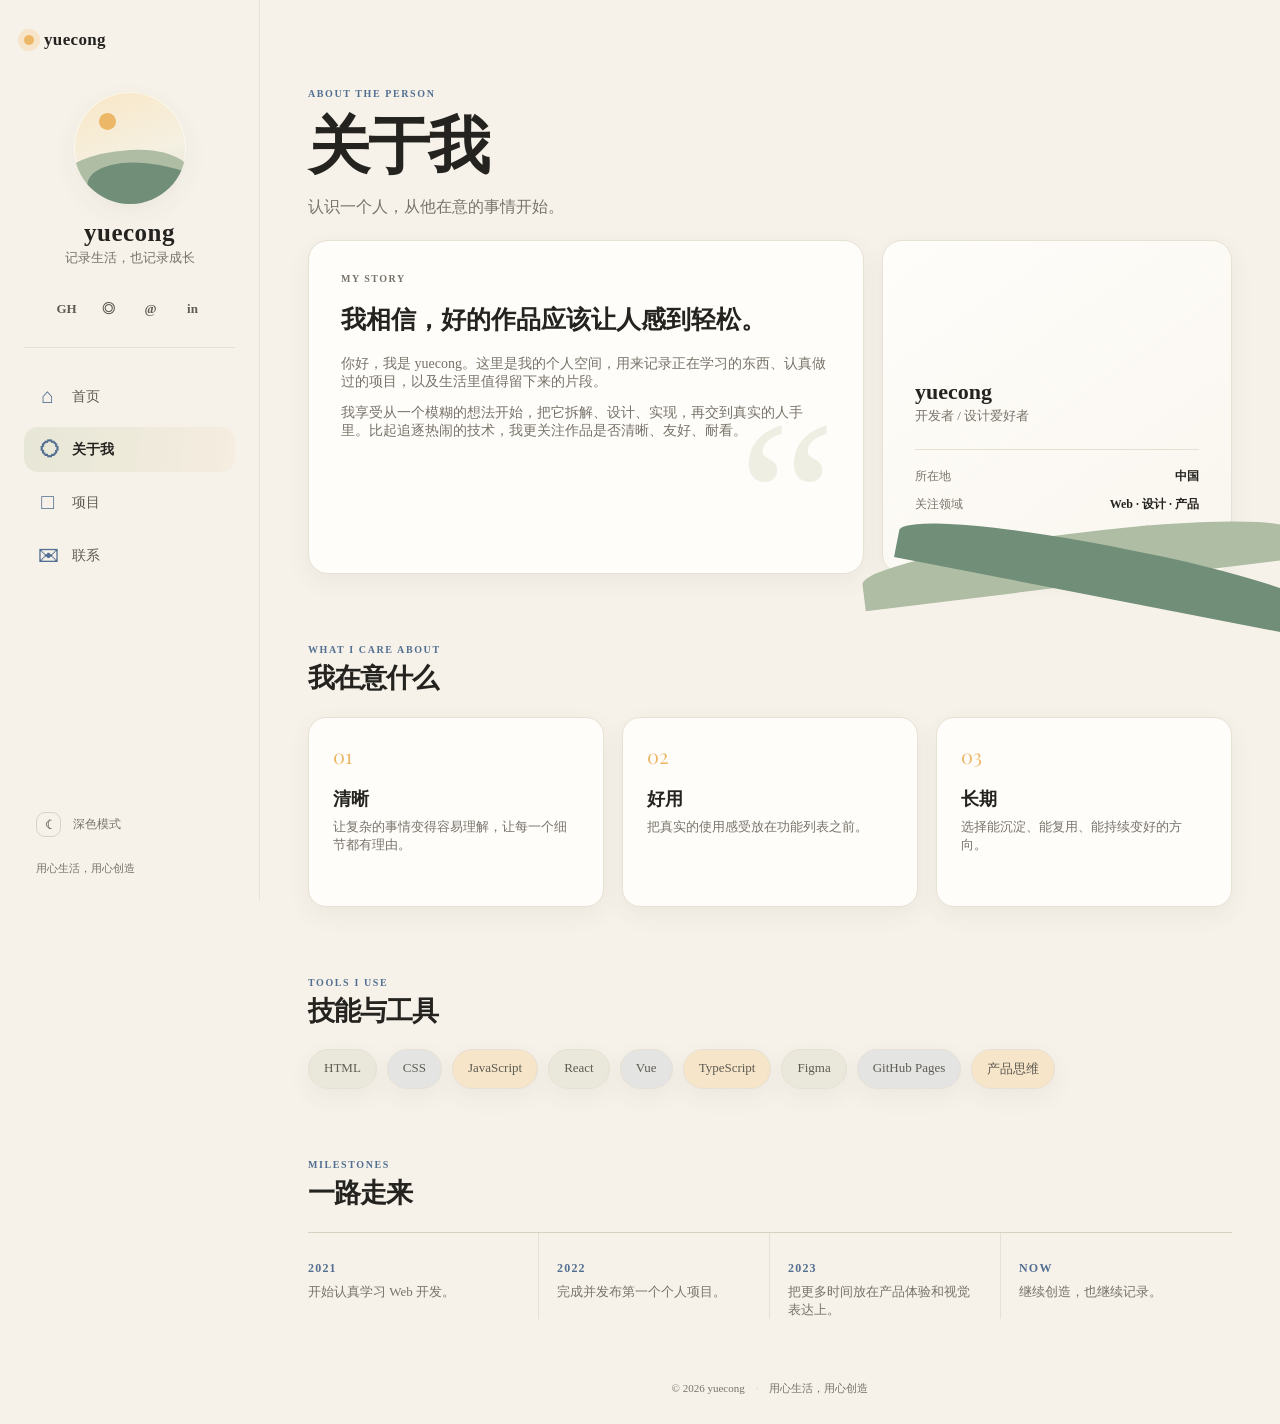
==== about.html @ 41c50f94 "Add files via upload" ====
<!doctype html>
<html lang="zh-CN">
  <head>
    <meta charset="UTF-8" />
    <meta name="viewport" content="width=device-width, initial-scale=1.0" />
    <meta name="description" content="关于 yuecong：个人简介、技能与经历" />
    <title>关于我 · yuecong</title>
    <link rel="stylesheet" href="assets/style.css" />
  </head>
  <body data-page="about">
    <div class="site-shell">
      <aside class="sidebar" id="sidebar">
        <div class="sidebar-inner">
          <a class="brand-mark" href="index.html"><span class="brand-dot"></span><span>yuecong</span></a>
          <section class="profile-mini"><div class="avatar avatar-landscape" aria-hidden="true"><span class="sun"></span><span class="mountain mountain-back"></span><span class="mountain mountain-front"></span></div><h1>yuecong</h1><p>记录生活，也记录成长</p></section>
          <div class="social-row" aria-label="社交链接"><a href="https://github.com/huangyuecong" target="_blank" rel="noreferrer" aria-label="GitHub">GH</a><a href="#" aria-label="微博">◎</a><a href="mailto:yuecong@example.com" aria-label="邮箱">@</a><a href="#" aria-label="LinkedIn">in</a></div>
          <nav class="main-nav" aria-label="主导航"><a href="index.html" data-nav="home"><span class="nav-icon">⌂</span><span>首页</span></a><a href="about.html" data-nav="about"><span class="nav-icon">◯</span><span>关于我</span></a><a href="projects.html" data-nav="projects"><span class="nav-icon">□</span><span>项目</span></a><a href="contact.html" data-nav="contact"><span class="nav-icon">✉</span><span>联系</span></a></nav>
          <div class="sidebar-bottom"><button class="theme-toggle" type="button" data-theme-toggle aria-label="切换深色模式"><span class="theme-icon">☾</span><span class="theme-label">深色模式</span></button><p class="sidebar-note">用心生活，用心创造</p></div>
        </div>
      </aside>
      <div class="sidebar-backdrop" data-menu-close></div>
      <main class="main-content">
        <header class="mobile-header"><button class="icon-button" type="button" data-menu-open aria-label="打开菜单">☰</button><a class="mobile-brand" href="index.html">yuecong</a><button class="icon-button" type="button" data-theme-toggle aria-label="切换深色模式">☾</button></header>
        <div class="page-wrap">
          <section class="page-intro reveal"><p class="eyebrow">ABOUT THE PERSON</p><h2>关于我</h2><p>认识一个人，从他在意的事情开始。</p></section>
          <section class="about-layout reveal">
            <article class="paper-card about-story"><span class="card-kicker">MY STORY</span><h3>我相信，好的作品应该让人感到轻松。</h3><p>你好，我是 yuecong。这里是我的个人空间，用来记录正在学习的东西、认真做过的项目，以及生活里值得留下来的片段。</p><p>我享受从一个模糊的想法开始，把它拆解、设计、实现，再交到真实的人手里。比起追逐热闹的技术，我更关注作品是否清晰、友好、耐看。</p><div class="quote-mark">“</div></article>
            <aside class="paper-card about-aside"><div class="about-avatar avatar-landscape" aria-hidden="true"><span class="sun"></span><span class="mountain mountain-back"></span><span class="mountain mountain-front"></span></div><h3>yuecong</h3><p>开发者 / 设计爱好者</p><div class="mini-list"><div><span>所在地</span><strong>中国</strong></div><div><span>关注领域</span><strong>Web · 设计 · 产品</strong></div><div><span>状态</span><strong class="status"><i></i>持续创造中</strong></div></div></aside>
          </section>
          <section class="section-block reveal"><div class="section-heading"><div><p class="eyebrow">WHAT I CARE ABOUT</p><h2>我在意什么</h2></div></div><div class="values-grid"><article class="value-card"><span class="value-number">01</span><h3>清晰</h3><p>让复杂的事情变得容易理解，让每一个细节都有理由。</p></article><article class="value-card"><span class="value-number">02</span><h3>好用</h3><p>把真实的使用感受放在功能列表之前。</p></article><article class="value-card"><span class="value-number">03</span><h3>长期</h3><p>选择能沉淀、能复用、能持续变好的方向。</p></article></div></section>
          <section class="section-block reveal"><div class="section-heading"><div><p class="eyebrow">TOOLS I USE</p><h2>技能与工具</h2></div></div><div class="skill-cloud"><span>HTML</span><span>CSS</span><span>JavaScript</span><span>React</span><span>Vue</span><span>TypeScript</span><span>Figma</span><span>GitHub Pages</span><span>产品思维</span></div></section>
          <section class="section-block timeline-block reveal"><div class="section-heading"><div><p class="eyebrow">MILESTONES</p><h2>一路走来</h2></div></div><div class="milestone-list"><div><time>2021</time><p>开始认真学习 Web 开发。</p></div><div><time>2022</time><p>完成并发布第一个个人项目。</p></div><div><time>2023</time><p>把更多时间放在产品体验和视觉表达上。</p></div><div><time>NOW</time><p>继续创造，也继续记录。</p></div></div></section>
        </div>
        <footer class="site-footer"><span>© <span data-year></span> yuecong</span><span class="footer-separator">·</span><span>用心生活，用心创造</span></footer><button class="back-to-top" type="button" data-back-to-top aria-label="返回顶部">↑</button>
      </main>
    </div>
    <script src="assets/script.js" defer></script>
  </body>
</html>
---- assets/style.css ----
@import url('https://fonts.googleapis.com/css2?family=Noto+Sans+SC:wght@400;500;600;700&family=Playfair+Display:wght@500;600&display=swap');

:root {
  --bg: #f6f2ea;
  --surface: #fffdfa;
  --surface-soft: #f9f6ef;
  --text: #24231f;
  --muted: #77736a;
  --muted-strong: #5e5b53;
  --line: #e7e0d4;
  --line-strong: #d9d0c2;
  --sage: #aab588;
  --sage-deep: #79865d;
  --blue: #829bb9;
  --blue-deep: #526f91;
  --apricot: #edb768;
  --apricot-soft: #f6e5c8;
  --shadow: 0 18px 55px rgba(72, 61, 45, .08);
  --shadow-small: 0 8px 24px rgba(72, 61, 45, .06);
  --radius: 22px;
  --sidebar-width: 260px;
}

[data-theme="dark"] {
  --bg: #24231f;
  --surface: #2d2c27;
  --surface-soft: #34322c;
  --text: #f4efe6;
  --muted: #b6b0a5;
  --muted-strong: #ddd4c7;
  --line: #48443a;
  --line-strong: #5b5447;
  --sage: #a9b985;
  --sage-deep: #c2d199;
  --blue: #9bb6d6;
  --blue-deep: #b7cae0;
  --apricot: #efbd72;
  --apricot-soft: #56452e;
  --shadow: 0 18px 55px rgba(0, 0, 0, .2);
  --shadow-small: 0 8px 24px rgba(0, 0, 0, .16);
}

* { box-sizing: border-box; }
html { scroll-behavior: smooth; }
body { margin: 0; background: var(--bg); color: var(--text); font-family: "Noto Sans SC", "Microsoft YaHei", system-ui, sans-serif; line-height: 1.7; transition: background .25s ease, color .25s ease; }
body, button, input, textarea, select { font: inherit; }
a { color: inherit; text-decoration: none; }
button, input, textarea, select { color: inherit; }
button { cursor: pointer; }
::selection { background: var(--apricot); color: #332515; }

.site-shell { min-height: 100vh; }
.sidebar { position: fixed; z-index: 20; inset: 0 auto 0 0; width: var(--sidebar-width); background: rgba(246, 242, 234, .84); border-right: 1px solid var(--line); backdrop-filter: blur(16px); }
[data-theme="dark"] .sidebar { background: rgba(36, 35, 31, .9); }
.sidebar-inner { display: flex; flex-direction: column; height: 100%; padding: 30px 24px 24px; }
.brand-mark { display: flex; align-items: center; gap: 10px; font-weight: 700; font-size: 17px; letter-spacing: .02em; }
.brand-dot { width: 10px; height: 10px; border-radius: 50%; background: var(--apricot); box-shadow: 0 0 0 6px var(--apricot-soft); }
.profile-mini { text-align: center; padding: 42px 0 18px; }
.profile-mini h1 { margin: 15px 0 2px; font-size: 25px; letter-spacing: .02em; }
.profile-mini p { margin: 0; color: var(--muted); font-size: 13px; }
.avatar { position: relative; overflow: hidden; background: linear-gradient(160deg, #f9e7c5 0%, #f5f0e2 58%, #d9dfcf 100%); border-radius: 50%; box-shadow: inset 0 0 0 1px rgba(255,255,255,.55), var(--shadow-small); }
.avatar-landscape { width: 112px; height: 112px; margin: 0 auto; }
.avatar .sun { position: absolute; top: 21px; left: 25px; width: 17px; height: 17px; border-radius: 50%; background: var(--apricot); }
.mountain { position: absolute; bottom: -12px; width: 125%; height: 65px; transform: rotate(-7deg); border-radius: 48% 48% 0 0; }
.mountain-back { left: -22px; background: #aebda4; }
.mountain-front { left: 12px; bottom: -26px; background: #718e78; transform: rotate(11deg); }
.social-row { display: flex; justify-content: center; gap: 18px; padding: 12px 0 26px; border-bottom: 1px solid var(--line); }
.social-row a { display: grid; place-items: center; min-width: 24px; height: 24px; color: var(--muted-strong); font-size: 13px; font-weight: 700; transition: color .2s ease, transform .2s ease; }
.social-row a:hover { color: var(--blue-deep); transform: translateY(-2px); }
.main-nav { display: grid; gap: 8px; padding-top: 26px; }
.main-nav a { display: flex; align-items: center; gap: 15px; padding: 12px 14px; border-radius: 14px; color: var(--muted-strong); font-size: 14px; transition: color .2s ease, background .2s ease, transform .2s ease; }
.main-nav a:hover { color: var(--text); background: var(--surface-soft); transform: translateX(2px); }
.main-nav a[aria-current="page"] { color: var(--text); background: linear-gradient(100deg, rgba(170,181,136,.2), rgba(237,183,104,.08)); font-weight: 600; }
.nav-icon { width: 19px; color: var(--blue-deep); font-size: 21px; line-height: 1; text-align: center; }
.sidebar-bottom { margin-top: auto; }
.theme-toggle { display: flex; align-items: center; gap: 12px; width: 100%; padding: 10px 12px; border: 0; border-radius: 13px; background: transparent; color: var(--muted); text-align: left; transition: background .2s ease, color .2s ease; }
.theme-toggle:hover { background: var(--surface-soft); color: var(--text); }
.theme-icon { display: grid; place-items: center; width: 25px; height: 25px; border: 1px solid var(--line-strong); border-radius: 9px; font-size: 15px; }
.theme-label { font-size: 12px; }
.sidebar-note { margin: 14px 12px 0; color: var(--muted); font-size: 11px; }
.sidebar-backdrop, .mobile-header { display: none; }

.main-content { min-height: 100vh; margin-left: var(--sidebar-width); }
.page-wrap { width: min(1120px, calc(100% - 96px)); margin: 0 auto; padding: 48px 0 22px; }
.hero-card { position: relative; display: grid; grid-template-columns: 1fr 1.05fr; min-height: 380px; overflow: hidden; border: 1px solid var(--line); border-radius: var(--radius); background: var(--surface); box-shadow: var(--shadow); }
.hero-copy { position: relative; z-index: 2; display: flex; flex-direction: column; justify-content: center; padding: 58px 50px; }
.eyebrow { margin: 0 0 10px; color: var(--blue-deep); font-size: 10px; font-weight: 700; letter-spacing: .16em; }
.hero-copy h2 { margin: 0; font-size: clamp(40px, 5vw, 70px); line-height: 1.15; letter-spacing: -.05em; }
.hero-copy h2 span { color: var(--blue-deep); }
.hero-subtitle { margin: 20px 0 0; color: var(--muted); font-size: 16px; }
.hero-actions { display: flex; align-items: center; gap: 22px; margin-top: 32px; }
.button { display: inline-flex; align-items: center; justify-content: center; gap: 9px; min-height: 44px; padding: 0 18px; border: 1px solid transparent; border-radius: 12px; font-size: 13px; font-weight: 600; transition: transform .2s ease, box-shadow .2s ease, background .2s ease; }
.button:hover { transform: translateY(-2px); box-shadow: var(--shadow-small); }
.button-primary { background: var(--blue-deep); color: #fff; }
.button-primary:hover { background: #3f5f84; }
.button-ghost { border-color: var(--line-strong); background: transparent; color: var(--muted-strong); }
.text-link { color: var(--blue-deep); font-size: 13px; font-weight: 600; }
.text-link span { display: inline-block; margin-left: 5px; transition: transform .2s ease; }
.text-link:hover span { transform: translateX(4px); }
.hero-art { position: relative; min-height: 380px; overflow: hidden; background: linear-gradient(145deg, #f7f4ed 4%, #f0eadc 100%); }
[data-theme="dark"] .hero-art { background: linear-gradient(145deg, #34312a 4%, #474034 100%); }
.hero-art::after { content: ""; position: absolute; right: 0; bottom: 0; left: 0; height: 86px; background: linear-gradient(90deg, transparent, rgba(219,187,139,.48)); }
.art-halo { position: absolute; top: 65px; right: 80px; width: 260px; height: 260px; border: 1px solid rgba(126,151,183,.22); border-radius: 50%; box-shadow: 0 0 0 22px rgba(126,151,183,.06), 0 0 0 43px rgba(126,151,183,.04); }
.art-sun { position: absolute; top: 87px; right: 105px; width: 70px; height: 70px; border-radius: 50%; background: var(--apricot); opacity: .9; }
.art-window { position: absolute; top: 110px; left: 36px; display: grid; grid-template-columns: repeat(3, 28px); gap: 11px; padding: 16px; border: 1px solid rgba(82,111,145,.18); border-radius: 9px; background: rgba(130,155,185,.16); transform: rotate(-8deg); }
.art-window span { display: block; height: 90px; background: rgba(82,111,145,.45); }
.art-window span:nth-child(2) { background: rgba(170,181,136,.5); }
.art-window span:nth-child(3) { background: rgba(237,183,104,.6); }
.art-shelf { position: absolute; right: 56px; bottom: 61px; display: flex; align-items: flex-end; gap: 8px; z-index: 2; }
.art-shelf i { display: block; width: 76px; height: 14px; border-radius: 3px; background: #d7b47d; transform: rotate(-3deg); box-shadow: 0 3px 0 #bd9a66; }
.art-shelf i:nth-child(2) { width: 95px; height: 17px; background: #7285a2; }
.art-shelf i:nth-child(3) { width: 59px; height: 12px; background: #efe9dc; }
.art-plant { position: absolute; right: 178px; bottom: 74px; width: 52px; height: 95px; z-index: 2; }
.art-plant::after { content: ""; position: absolute; right: 4px; bottom: 0; left: 4px; height: 40px; border-radius: 8px 8px 15px 15px; background: #c7a878; }
.art-plant b { position: absolute; display: block; width: 29px; height: 15px; border-radius: 100% 0 100% 0; background: #7d8d66; transform: rotate(-38deg); }
.art-plant b:nth-child(1) { top: 0; left: 2px; }.art-plant b:nth-child(2) { top: 24px; right: 0; transform: rotate(27deg); }.art-plant b:nth-child(3) { top: 43px; left: 0; transform: rotate(-49deg); }.art-plant b:nth-child(4) { top: 17px; left: 20px; transform: rotate(-10deg); }

.section-block { margin-top: 70px; }
.section-heading { display: flex; align-items: end; justify-content: space-between; gap: 20px; margin-bottom: 22px; }
.section-heading h2, .page-intro h2 { margin: 0; font-size: 27px; line-height: 1.2; letter-spacing: -.035em; }
.section-heading .eyebrow { margin-bottom: 7px; }
.intro-grid { display: grid; grid-template-columns: 1.5fr .8fr; gap: 18px; }
.intro-card, .stat-card, .paper-card, .value-card, .tip-card { border: 1px solid var(--line); background: var(--surface); box-shadow: var(--shadow-small); }
.intro-card { position: relative; overflow: hidden; padding: 30px; border-radius: 18px; }
.intro-card::after { content: ""; position: absolute; right: -12px; bottom: -25px; width: 160px; height: 160px; border: 1px solid rgba(170,181,136,.4); border-radius: 50%; box-shadow: 0 0 0 16px rgba(170,181,136,.08), 0 0 0 34px rgba(170,181,136,.05); }
.card-kicker { display: block; color: var(--muted); font-size: 10px; font-weight: 700; letter-spacing: .15em; }
.intro-card h3 { max-width: 560px; margin: 16px 0 12px; font-size: 23px; line-height: 1.45; }
.intro-card p { max-width: 600px; margin: 0; color: var(--muted); font-size: 14px; }
.stat-stack { display: grid; grid-template-columns: repeat(2, 1fr); gap: 18px; }
.stat-card { display: flex; flex-direction: column; justify-content: center; padding: 24px; border-radius: 18px; background: var(--surface-soft); }
.stat-card strong { color: var(--blue-deep); font-family: "Playfair Display", serif; font-size: 43px; line-height: 1; }
.stat-card span { margin-top: 11px; color: var(--muted); font-size: 12px; }

.project-grid { display: grid; grid-template-columns: repeat(3, 1fr); gap: 18px; }
.project-card { overflow: hidden; border: 1px solid var(--line); border-radius: 18px; background: var(--surface); box-shadow: var(--shadow-small); transition: transform .25s ease, box-shadow .25s ease, border-color .25s ease; }
.project-card:hover { border-color: var(--line-strong); transform: translateY(-5px); box-shadow: var(--shadow); }
.project-thumb { position: relative; display: grid; place-items: center; height: 148px; overflow: hidden; background: #e7ebdf; }
.project-thumb img { width: 100%; height: 100%; object-fit: cover; }
.thumb-art { position: absolute; inset: 18px; overflow: hidden; border: 1px solid rgba(255,255,255,.58); border-radius: 11px; background: linear-gradient(135deg, #d7e0ce, #fcf8ee); box-shadow: 0 10px 18px rgba(57, 68, 54, .12); }
.thumb-art::before { content: ""; position: absolute; top: 21px; right: 18px; left: 18px; height: 6px; border-radius: 5px; background: rgba(86,112,87,.25); box-shadow: 0 18px 0 rgba(86,112,87,.13), 0 36px 0 rgba(86,112,87,.1); }
.thumb-art::after { content: ""; position: absolute; right: 18px; bottom: 15px; width: 48px; height: 48px; border: 8px solid rgba(237,183,104,.65); border-left-color: rgba(82,111,145,.68); border-radius: 50%; }
.thumb-blue { background: #e2eafa; }.thumb-blue .thumb-art { background: linear-gradient(135deg, #eff3fa, #d3e1f1); }.thumb-blue .thumb-art::after { border-color: rgba(130,155,185,.7); border-left-color: rgba(170,181,136,.7); }
.thumb-apricot { background: #f3e7d3; }.thumb-apricot .thumb-art { background: linear-gradient(135deg, #fbf3e8, #ead8bb); }.thumb-apricot .thumb-art::after { border-color: rgba(237,183,104,.72); border-left-color: rgba(170,181,136,.7); }
.thumb-sky { background: #dce8f1; }.thumb-sky .thumb-art { background: linear-gradient(135deg, #eef5fa, #c7d9e8); }.thumb-sky .thumb-art::after { border-color: rgba(130,155,185,.75); border-left-color: rgba(237,183,104,.7); }
.project-info { padding: 21px 21px 20px; }
.project-topline { display: flex; align-items: center; justify-content: space-between; gap: 10px; }
.project-category { color: var(--sage-deep); font-size: 10px; font-weight: 700; letter-spacing: .1em; }
.project-info h3 { margin: 7px 0 7px; font-size: 17px; line-height: 1.35; }
.project-info p { min-height: 49px; margin: 0; color: var(--muted); font-size: 12px; line-height: 1.7; }
.tag-list { display: flex; flex-wrap: wrap; gap: 6px; margin-top: 15px; }
.tag { padding: 3px 8px; border-radius: 7px; background: var(--surface-soft); color: var(--muted-strong); font-size: 10px; }
.project-actions { display: flex; align-items: center; justify-content: space-between; gap: 8px; margin-top: 18px; }
.small-button { display: inline-flex; align-items: center; gap: 5px; padding: 7px 10px; border: 1px solid var(--line); border-radius: 8px; background: transparent; color: var(--blue-deep); font-size: 11px; font-weight: 600; transition: background .2s ease, border .2s ease; }
.small-button:hover { border-color: var(--blue); background: rgba(130,155,185,.1); }
.small-button.primary { border-color: transparent; background: var(--blue-deep); color: #fff; }
.small-button.primary:hover { background: #3f5f84; }
.project-grid-home .project-card:nth-child(3) { display: none; }

.timeline-block { padding-bottom: 10px; }
.timeline { position: relative; display: grid; grid-template-columns: repeat(4, 1fr); gap: 28px; padding: 24px 10px 5px; }
.timeline::before { content: ""; position: absolute; top: 31px; right: 12%; left: 12%; height: 1px; background: var(--line-strong); }
.timeline-item { position: relative; z-index: 1; padding-top: 38px; }
.timeline-dot { position: absolute; top: 0; left: 0; width: 13px; height: 13px; border: 3px solid var(--surface); border-radius: 50%; box-shadow: 0 0 0 1px var(--line-strong); }
.dot-sage { background: var(--sage); }.dot-blue { background: var(--blue); }.dot-apricot { background: var(--apricot); }.dot-olive { background: #aeb27e; }
.timeline-item time { color: var(--muted); font-size: 11px; font-weight: 700; letter-spacing: .08em; }
.timeline-item h3 { margin: 8px 0 4px; font-size: 14px; }
.timeline-item p { margin: 0; color: var(--muted); font-size: 11px; }

.page-intro { max-width: 660px; padding: 40px 0 22px; }
.page-intro h2 { margin-bottom: 14px; font-size: clamp(38px, 5vw, 62px); }
.page-intro > p:last-child { margin: 0; color: var(--muted); font-size: 16px; }
.about-layout, .contact-layout { display: grid; grid-template-columns: 1.35fr .85fr; gap: 18px; }
.paper-card { position: relative; border-radius: 20px; padding: 32px; }
.about-story { overflow: hidden; min-height: 325px; }
.about-story h3, .contact-card h3, .form-card h3 { max-width: 590px; margin: 18px 0 16px; font-size: 25px; line-height: 1.45; }
.about-story p, .contact-card > p { max-width: 640px; margin: 0 0 13px; color: var(--muted); font-size: 14px; }
.quote-mark { position: absolute; right: 27px; bottom: -35px; color: rgba(170,181,136,.2); font-family: Georgia, serif; font-size: 220px; line-height: 1; }
.about-aside { background: linear-gradient(145deg, var(--surface), var(--surface-soft)); }
.about-avatar { width: 88px; height: 88px; margin-bottom: 18px; }
.about-avatar .sun { top: 17px; left: 20px; width: 13px; height: 13px; }.about-avatar .mountain { height: 52px; }.about-aside h3 { margin: 0; font-size: 22px; }.about-aside > p { margin: 2px 0 24px; color: var(--muted); font-size: 13px; }
.mini-list { display: grid; gap: 11px; border-top: 1px solid var(--line); padding-top: 18px; }.mini-list div { display: flex; justify-content: space-between; gap: 12px; font-size: 12px; }.mini-list span { color: var(--muted); }.mini-list strong { font-weight: 600; text-align: right; }.status { color: var(--sage-deep); }.status i { display: inline-block; width: 7px; height: 7px; margin-right: 5px; border-radius: 50%; background: var(--sage); }
.values-grid { display: grid; grid-template-columns: repeat(3, 1fr); gap: 18px; }.value-card { min-height: 190px; padding: 24px; border-radius: 18px; }.value-number { color: var(--apricot); font-family: "Playfair Display", serif; font-size: 20px; }.value-card h3 { margin: 18px 0 7px; font-size: 18px; }.value-card p { margin: 0; color: var(--muted); font-size: 13px; }
.skill-cloud { display: flex; flex-wrap: wrap; gap: 10px; }.skill-cloud span { padding: 10px 15px; border: 1px solid var(--line); border-radius: 999px; background: var(--surface); color: var(--muted-strong); font-size: 13px; box-shadow: var(--shadow-small); }.skill-cloud span:nth-child(3n) { background: var(--apricot-soft); }.skill-cloud span:nth-child(3n+1) { background: rgba(170,181,136,.17); }.skill-cloud span:nth-child(3n+2) { background: rgba(130,155,185,.15); }
.milestone-list { display: grid; grid-template-columns: repeat(4, 1fr); gap: 0; border-top: 1px solid var(--line-strong); }.milestone-list div { position: relative; padding: 25px 18px 0 0; border-right: 1px solid var(--line); }.milestone-list div:not(:first-child) { padding-left: 18px; }.milestone-list div:last-child { border-right: 0; }.milestone-list time { color: var(--blue-deep); font-size: 12px; font-weight: 700; letter-spacing: .1em; }.milestone-list p { margin: 7px 0 0; color: var(--muted); font-size: 13px; }

.project-toolbar { display: flex; align-items: center; gap: 12px; margin: 0 0 25px; }.search-box { display: flex; align-items: center; gap: 9px; min-width: 250px; height: 43px; padding: 0 13px; border: 1px solid var(--line); border-radius: 12px; background: var(--surface); box-shadow: var(--shadow-small); }.search-box > span { color: var(--muted); font-size: 20px; }.search-box input { width: 100%; border: 0; outline: 0; background: transparent; font-size: 12px; }.filter-tabs { display: flex; flex-wrap: wrap; gap: 6px; }.filter-button { padding: 8px 12px; border: 1px solid var(--line); border-radius: 10px; background: transparent; color: var(--muted); font-size: 11px; }.filter-button:hover, .filter-button.active { border-color: var(--sage); background: rgba(170,181,136,.16); color: var(--sage-deep); }.add-project-button { margin-left: auto; white-space: nowrap; }.project-grid-all { grid-template-columns: repeat(3, 1fr); }.project-grid-all .project-card { animation: card-in .4s ease both; }.empty-state { padding: 70px 20px; text-align: center; }.empty-state span { color: var(--sage); font-size: 30px; }.empty-state h3 { margin: 10px 0 3px; }.empty-state p { margin: 0; color: var(--muted); font-size: 13px; }.tip-card { display: flex; align-items: flex-start; gap: 16px; margin-top: 28px; padding: 21px 24px; border-radius: 16px; background: linear-gradient(100deg, var(--surface), rgba(170,181,136,.12)); }.tip-icon { color: var(--apricot); font-size: 22px; }.tip-card strong { font-size: 13px; }.tip-card p { margin: 3px 0 0; color: var(--muted); font-size: 12px; }.tip-card code, .modal-hint code { padding: 2px 5px; border-radius: 5px; background: var(--surface-soft); font-family: ui-monospace, monospace; font-size: 11px; }

.modal { width: min(560px, calc(100% - 32px)); max-height: min(760px, calc(100vh - 32px)); padding: 0; border: 0; border-radius: 20px; background: transparent; color: var(--text); }.modal::backdrop { background: rgba(31, 28, 22, .45); backdrop-filter: blur(4px); }.modal-card { position: relative; overflow: auto; max-height: min(760px, calc(100vh - 32px)); padding: 31px; border: 1px solid var(--line); border-radius: 20px; background: var(--surface); box-shadow: var(--shadow); }.modal-close { position: absolute; top: 15px; right: 17px; width: 30px; height: 30px; border: 0; border-radius: 50%; background: var(--surface-soft); color: var(--muted); font-size: 20px; line-height: 1; }.modal-card h2 { margin: 0 0 8px; font-size: 25px; }.modal-hint { margin: 0 0 24px; color: var(--muted); font-size: 12px; }.project-form { display: grid; gap: 14px; }.project-form label, .form-card label { display: grid; gap: 6px; color: var(--muted-strong); font-size: 12px; font-weight: 600; }.project-form input, .project-form textarea, .project-form select, .form-card input, .form-card textarea { width: 100%; border: 1px solid var(--line); border-radius: 10px; outline: 0; background: var(--surface-soft); padding: 10px 12px; font-size: 13px; font-weight: 400; resize: vertical; transition: border .2s ease, box-shadow .2s ease; }.project-form input:focus, .project-form textarea:focus, .project-form select:focus, .form-card input:focus, .form-card textarea:focus { border-color: var(--blue); box-shadow: 0 0 0 3px rgba(130,155,185,.15); }.form-row { display: grid; grid-template-columns: .7fr 1.3fr; gap: 12px; }.form-actions { display: flex; justify-content: flex-end; gap: 9px; margin-top: 7px; }.detail-thumb { height: 175px; margin: 17px 0 20px; border-radius: 13px; }.detail-copy { color: var(--muted); font-size: 13px; }.detail-meta { display: flex; flex-wrap: wrap; gap: 7px; margin: 18px 0; }.detail-link { display: inline-flex; margin-top: 4px; }.toast { position: fixed; z-index: 40; right: 24px; bottom: 24px; max-width: min(350px, calc(100% - 48px)); padding: 12px 16px; border: 1px solid var(--line); border-radius: 12px; background: var(--surface); box-shadow: var(--shadow); color: var(--text); font-size: 12px; opacity: 0; pointer-events: none; transform: translateY(12px); transition: opacity .25s ease, transform .25s ease; }.toast.show { opacity: 1; transform: translateY(0); }

.contact-layout { grid-template-columns: 1fr 1fr; }.contact-card, .form-card { min-height: 450px; }.contact-card { background: linear-gradient(145deg, var(--surface), rgba(170,181,136,.1)); }.contact-list { display: grid; gap: 10px; margin-top: 30px; }.contact-list a, .contact-list-button { display: grid; grid-template-columns: 34px 1fr auto; align-items: center; gap: 12px; width: 100%; padding: 12px 0; border: 0; border-top: 1px solid var(--line); background: transparent; text-align: left; }.contact-list a:hover strong, .contact-list-button:hover strong { color: var(--blue-deep); }.contact-icon { display: grid; place-items: center; width: 32px; height: 32px; border-radius: 10px; background: var(--surface-soft); color: var(--blue-deep); font-size: 12px; font-weight: 700; }.contact-list small { display: block; color: var(--muted); font-size: 10px; }.contact-list strong { display: block; margin-top: 2px; font-size: 12px; transition: color .2s ease; }.contact-list > a > span:last-child, .contact-list-button > span:last-child { color: var(--muted); font-size: 11px; }.form-card form { display: grid; gap: 14px; margin-top: 25px; }.form-card .button { justify-self: start; margin-top: 5px; }.form-status { min-height: 22px; margin: 0; color: var(--sage-deep); font-size: 12px; }.faq-section { margin-top: 72px; }.faq-list { border-top: 1px solid var(--line-strong); }.faq-list details { border-bottom: 1px solid var(--line); }.faq-list summary { display: flex; align-items: center; justify-content: space-between; gap: 18px; padding: 17px 0; cursor: pointer; list-style: none; font-size: 14px; font-weight: 600; }.faq-list summary::-webkit-details-marker { display: none; }.faq-list summary span { color: var(--muted); font-size: 19px; font-weight: 400; }.faq-list details[open] summary span { transform: rotate(45deg); }.faq-list details p { max-width: 650px; margin: -3px 0 19px; color: var(--muted); font-size: 13px; }

.site-footer { display: flex; justify-content: center; align-items: center; gap: 11px; padding: 30px 20px 28px; color: var(--muted); font-size: 11px; }.footer-separator { color: var(--line-strong); }.back-to-top { position: fixed; right: 27px; bottom: 27px; z-index: 12; display: grid; place-items: center; width: 38px; height: 38px; border: 1px solid var(--line); border-radius: 50%; background: var(--surface); color: var(--blue-deep); box-shadow: var(--shadow-small); opacity: 0; pointer-events: none; transform: translateY(8px); transition: opacity .2s ease, transform .2s ease; }.back-to-top.visible { opacity: 1; pointer-events: auto; transform: translateY(0); }.reveal { opacity: 0; transform: translateY(14px); transition: opacity .7s ease, transform .7s ease; }.reveal.is-visible { opacity: 1; transform: translateY(0); }
@keyframes card-in { from { opacity: 0; transform: translateY(8px); } to { opacity: 1; transform: translateY(0); } }

@media (max-width: 1080px) { :root { --sidebar-width: 220px; }.page-wrap { width: min(100% - 56px, 920px); }.sidebar-inner { padding-right: 18px; padding-left: 18px; }.project-grid, .project-grid-all { grid-template-columns: repeat(2, 1fr); }.hero-card { grid-template-columns: 1fr .85fr; }.hero-copy { padding: 43px 35px; }.hero-copy h2 { font-size: 48px; }.project-grid-home .project-card:nth-child(3) { display: block; } }
@media (max-width: 760px) { .sidebar { width: min(290px, 82vw); transform: translateX(-102%); transition: transform .25s ease; box-shadow: var(--shadow); }.sidebar-open .sidebar { transform: translateX(0); }.sidebar-backdrop { position: fixed; z-index: 19; inset: 0; display: block; background: rgba(32, 27, 20, .35); opacity: 0; pointer-events: none; transition: opacity .25s ease; }.sidebar-open .sidebar-backdrop { opacity: 1; pointer-events: auto; }.main-content { margin-left: 0; }.mobile-header { position: sticky; top: 0; z-index: 15; display: flex; align-items: center; justify-content: space-between; height: 62px; padding: 0 18px; border-bottom: 1px solid var(--line); background: rgba(246,242,234,.84); backdrop-filter: blur(16px); }.dark-mode .mobile-header, [data-theme="dark"] .mobile-header { background: rgba(36,35,31,.9); }.mobile-brand { font-weight: 700; }.icon-button { width: 34px; height: 34px; border: 1px solid var(--line); border-radius: 10px; background: var(--surface); color: var(--muted-strong); }.page-wrap { width: calc(100% - 36px); padding-top: 28px; }.hero-card { display: block; min-height: 0; }.hero-copy { padding: 36px 25px 25px; }.hero-copy h2 { font-size: 45px; }.hero-subtitle { font-size: 14px; }.hero-art { min-height: 230px; }.art-halo { top: 24px; right: 60px; width: 170px; height: 170px; }.art-sun { top: 42px; right: 78px; width: 47px; height: 47px; }.art-window { top: 63px; left: 25px; transform: scale(.7) rotate(-8deg); transform-origin: top left; }.art-shelf { right: 30px; bottom: 35px; transform: scale(.75); transform-origin: bottom right; }.art-plant { right: 112px; bottom: 46px; transform: scale(.75); transform-origin: bottom; }.section-block { margin-top: 52px; }.section-heading h2 { font-size: 24px; }.section-heading { align-items: center; }.section-heading .text-link { font-size: 11px; }.intro-grid, .about-layout, .contact-layout { grid-template-columns: 1fr; }.stat-stack { grid-template-columns: repeat(2, 1fr); }.project-grid, .project-grid-all { grid-template-columns: 1fr; }.project-grid-home .project-card:nth-child(3) { display: block; }.timeline { grid-template-columns: 1fr 1fr; gap: 24px 20px; padding-top: 15px; }.timeline::before { top: 21px; right: 0; left: 0; }.timeline-item { padding-top: 35px; }.page-intro { padding: 17px 0 15px; }.page-intro h2 { font-size: 42px; }.project-toolbar { align-items: stretch; flex-wrap: wrap; }.search-box { flex: 1 1 100%; }.filter-tabs { order: 3; flex: 1 1 100%; }.add-project-button { margin-left: 0; }.paper-card { padding: 25px; }.values-grid { grid-template-columns: 1fr; }.value-card { min-height: 0; }.milestone-list { grid-template-columns: 1fr 1fr; }.milestone-list div, .milestone-list div:not(:first-child) { padding: 18px 12px 18px 0; border-right: 0; border-bottom: 1px solid var(--line); }.milestone-list div:nth-child(even) { padding-left: 12px; border-left: 1px solid var(--line); }.milestone-list div:nth-last-child(-n+2) { border-bottom: 0; }.form-row { grid-template-columns: 1fr; }.site-footer { flex-wrap: wrap; text-align: center; }.back-to-top { right: 18px; bottom: 18px; } }
@media (prefers-reduced-motion: reduce) { *, *::before, *::after { scroll-behavior: auto !important; transition-duration: .01ms !important; animation-duration: .01ms !important; animation-iteration-count: 1 !important; } }
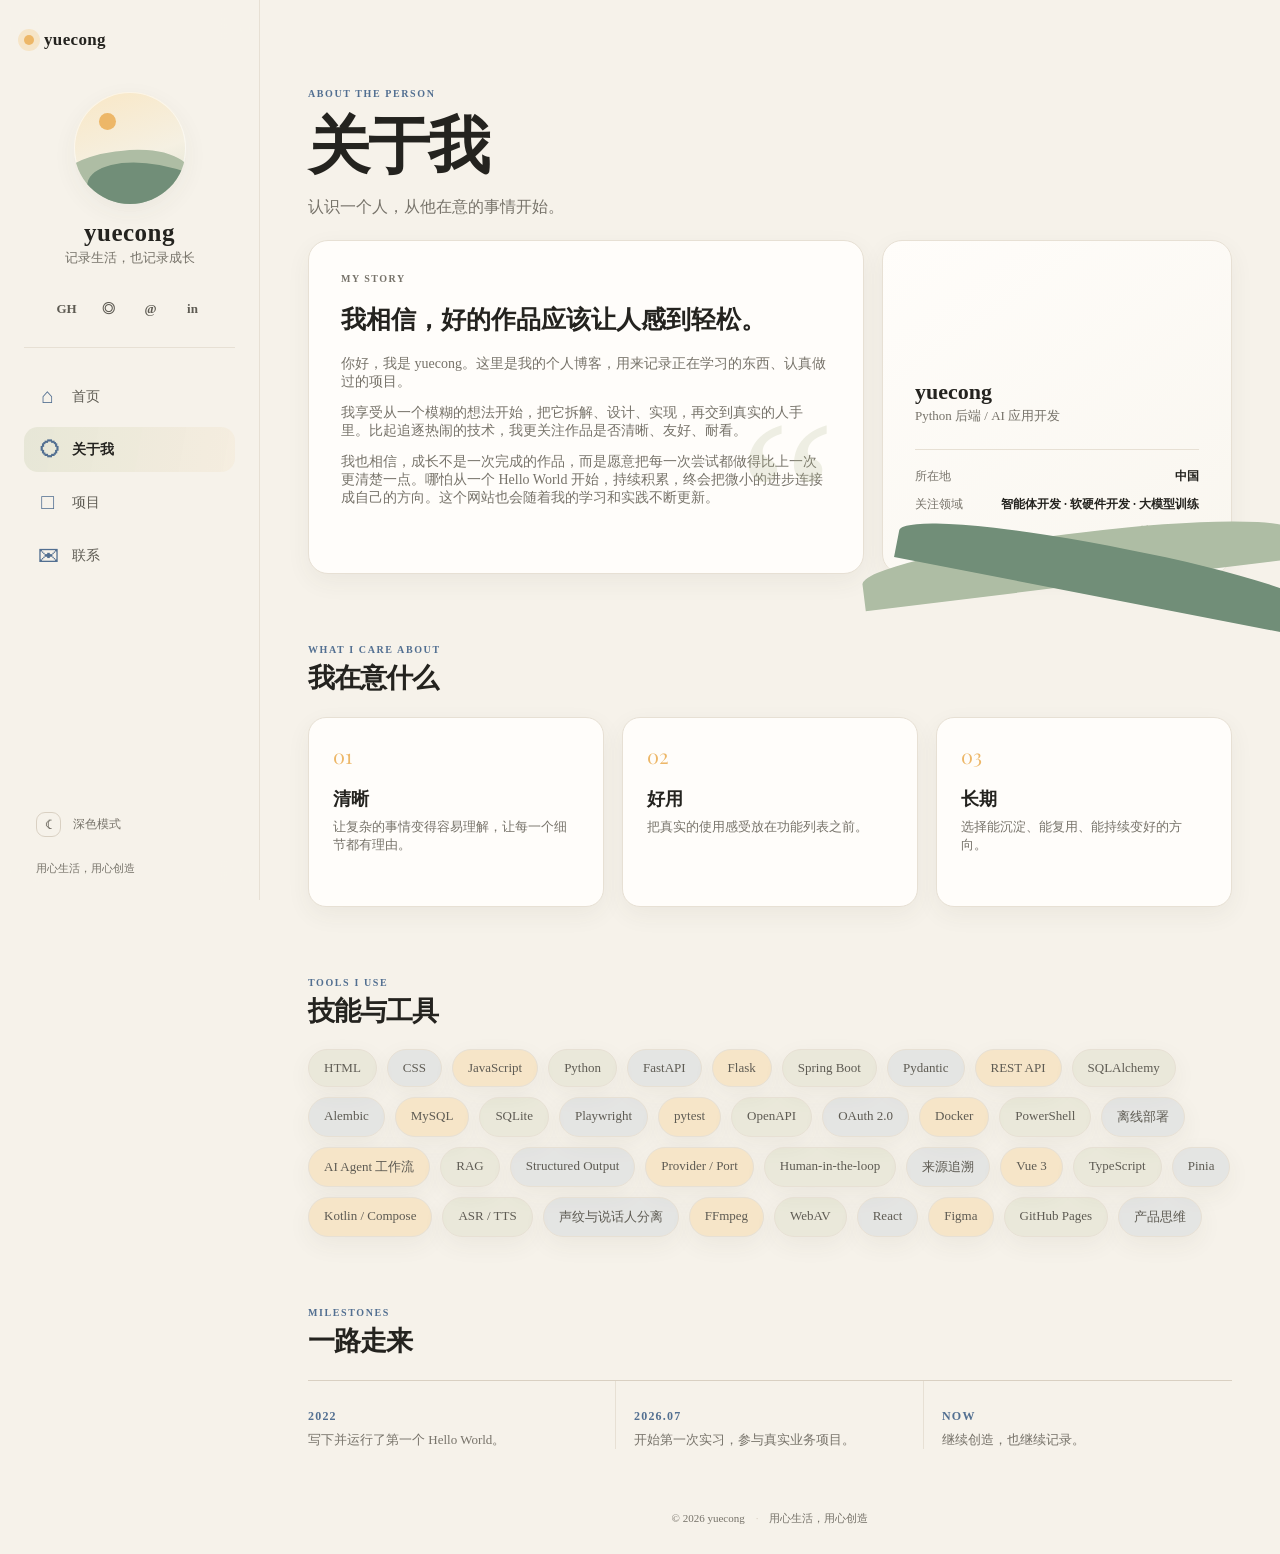
==== commit 930a9745: "Add files via upload" ====
--- a/about.html
+++ b/about.html
@@ -13,7 +13,7 @@
         <div class="sidebar-inner">
           <a class="brand-mark" href="index.html"><span class="brand-dot"></span><span>yuecong</span></a>
           <section class="profile-mini"><div class="avatar avatar-landscape" aria-hidden="true"><span class="sun"></span><span class="mountain mountain-back"></span><span class="mountain mountain-front"></span></div><h1>yuecong</h1><p>记录生活，也记录成长</p></section>
-          <div class="social-row" aria-label="社交链接"><a href="https://github.com/huangyuecong" target="_blank" rel="noreferrer" aria-label="GitHub">GH</a><a href="#" aria-label="微博">◎</a><a href="mailto:yuecong@example.com" aria-label="邮箱">@</a><a href="#" aria-label="LinkedIn">in</a></div>
+          <div class="social-row" aria-label="社交链接"><a href="https://github.com/huangyuecong" target="_blank" rel="noreferrer" aria-label="GitHub">GH</a><a href="#" aria-label="微博">◎</a><a href="mailto:435783336@qq.com" aria-label="邮箱">@</a><a href="#" aria-label="LinkedIn">in</a></div>
           <nav class="main-nav" aria-label="主导航"><a href="index.html" data-nav="home"><span class="nav-icon">⌂</span><span>首页</span></a><a href="about.html" data-nav="about"><span class="nav-icon">◯</span><span>关于我</span></a><a href="projects.html" data-nav="projects"><span class="nav-icon">□</span><span>项目</span></a><a href="contact.html" data-nav="contact"><span class="nav-icon">✉</span><span>联系</span></a></nav>
           <div class="sidebar-bottom"><button class="theme-toggle" type="button" data-theme-toggle aria-label="切换深色模式"><span class="theme-icon">☾</span><span class="theme-label">深色模式</span></button><p class="sidebar-note">用心生活，用心创造</p></div>
         </div>
@@ -24,12 +24,12 @@
         <div class="page-wrap">
           <section class="page-intro reveal"><p class="eyebrow">ABOUT THE PERSON</p><h2>关于我</h2><p>认识一个人，从他在意的事情开始。</p></section>
           <section class="about-layout reveal">
-            <article class="paper-card about-story"><span class="card-kicker">MY STORY</span><h3>我相信，好的作品应该让人感到轻松。</h3><p>你好，我是 yuecong。这里是我的个人空间，用来记录正在学习的东西、认真做过的项目，以及生活里值得留下来的片段。</p><p>我享受从一个模糊的想法开始，把它拆解、设计、实现，再交到真实的人手里。比起追逐热闹的技术，我更关注作品是否清晰、友好、耐看。</p><div class="quote-mark">“</div></article>
-            <aside class="paper-card about-aside"><div class="about-avatar avatar-landscape" aria-hidden="true"><span class="sun"></span><span class="mountain mountain-back"></span><span class="mountain mountain-front"></span></div><h3>yuecong</h3><p>开发者 / 设计爱好者</p><div class="mini-list"><div><span>所在地</span><strong>中国</strong></div><div><span>关注领域</span><strong>Web · 设计 · 产品</strong></div><div><span>状态</span><strong class="status"><i></i>持续创造中</strong></div></div></aside>
+            <article class="paper-card about-story"><span class="card-kicker">MY STORY</span><h3>我相信，好的作品应该让人感到轻松。</h3><p>你好，我是 yuecong。这里是我的个人博客，用来记录正在学习的东西、认真做过的项目。</p><p>我享受从一个模糊的想法开始，把它拆解、设计、实现，再交到真实的人手里。比起追逐热闹的技术，我更关注作品是否清晰、友好、耐看。</p><p>我也相信，成长不是一次完成的作品，而是愿意把每一次尝试都做得比上一次更清楚一点。哪怕从一个 Hello World 开始，持续积累，终会把微小的进步连接成自己的方向。这个网站也会随着我的学习和实践不断更新。</p><div class="quote-mark">“</div></article>
+            <aside class="paper-card about-aside"><div class="about-avatar avatar-landscape" aria-hidden="true"><span class="sun"></span><span class="mountain mountain-back"></span><span class="mountain mountain-front"></span></div><h3>yuecong</h3><p>Python 后端 / AI 应用开发</p><div class="mini-list"><div><span>所在地</span><strong>中国</strong></div><div><span>关注领域</span><strong>智能体开发 · 软硬件开发 · 大模型训练</strong></div><div><span>状态</span><strong class="status"><i></i>持续创造中</strong></div></div></aside>
           </section>
           <section class="section-block reveal"><div class="section-heading"><div><p class="eyebrow">WHAT I CARE ABOUT</p><h2>我在意什么</h2></div></div><div class="values-grid"><article class="value-card"><span class="value-number">01</span><h3>清晰</h3><p>让复杂的事情变得容易理解，让每一个细节都有理由。</p></article><article class="value-card"><span class="value-number">02</span><h3>好用</h3><p>把真实的使用感受放在功能列表之前。</p></article><article class="value-card"><span class="value-number">03</span><h3>长期</h3><p>选择能沉淀、能复用、能持续变好的方向。</p></article></div></section>
-          <section class="section-block reveal"><div class="section-heading"><div><p class="eyebrow">TOOLS I USE</p><h2>技能与工具</h2></div></div><div class="skill-cloud"><span>HTML</span><span>CSS</span><span>JavaScript</span><span>React</span><span>Vue</span><span>TypeScript</span><span>Figma</span><span>GitHub Pages</span><span>产品思维</span></div></section>
-          <section class="section-block timeline-block reveal"><div class="section-heading"><div><p class="eyebrow">MILESTONES</p><h2>一路走来</h2></div></div><div class="milestone-list"><div><time>2021</time><p>开始认真学习 Web 开发。</p></div><div><time>2022</time><p>完成并发布第一个个人项目。</p></div><div><time>2023</time><p>把更多时间放在产品体验和视觉表达上。</p></div><div><time>NOW</time><p>继续创造，也继续记录。</p></div></div></section>
+          <section class="section-block reveal"><div class="section-heading"><div><p class="eyebrow">TOOLS I USE</p><h2>技能与工具</h2></div></div><div class="skill-cloud"><span>HTML</span><span>CSS</span><span>JavaScript</span><span>Python</span><span>FastAPI</span><span>Flask</span><span>Spring Boot</span><span>Pydantic</span><span>REST API</span><span>SQLAlchemy</span><span>Alembic</span><span>MySQL</span><span>SQLite</span><span>Playwright</span><span>pytest</span><span>OpenAPI</span><span>OAuth 2.0</span><span>Docker</span><span>PowerShell</span><span>离线部署</span><span>AI Agent 工作流</span><span>RAG</span><span>Structured Output</span><span>Provider / Port</span><span>Human-in-the-loop</span><span>来源追溯</span><span>Vue 3</span><span>TypeScript</span><span>Pinia</span><span>Kotlin / Compose</span><span>ASR / TTS</span><span>声纹与说话人分离</span><span>FFmpeg</span><span>WebAV</span><span>React</span><span>Figma</span><span>GitHub Pages</span><span>产品思维</span></div></section>
+          <section class="section-block timeline-block reveal"><div class="section-heading"><div><p class="eyebrow">MILESTONES</p><h2>一路走来</h2></div></div><div class="milestone-list"><div><time>2022</time><p>写下并运行了第一个 Hello World。</p></div><div><time>2026.07</time><p>开始第一次实习，参与真实业务项目。</p></div><div><time>NOW</time><p>继续创造，也继续记录。</p></div></div></section>
         </div>
         <footer class="site-footer"><span>© <span data-year></span> yuecong</span><span class="footer-separator">·</span><span>用心生活，用心创造</span></footer><button class="back-to-top" type="button" data-back-to-top aria-label="返回顶部">↑</button>
       </main>
--- a/assets/style.css
+++ b/assets/style.css
@@ -157,7 +157,7 @@
 .project-grid-home .project-card:nth-child(3) { display: none; }
 
 .timeline-block { padding-bottom: 10px; }
-.timeline { position: relative; display: grid; grid-template-columns: repeat(4, 1fr); gap: 28px; padding: 24px 10px 5px; }
+.timeline { position: relative; display: grid; grid-template-columns: repeat(3, 1fr); gap: 28px; padding: 24px 10px 5px; }
 .timeline::before { content: ""; position: absolute; top: 31px; right: 12%; left: 12%; height: 1px; background: var(--line-strong); }
 .timeline-item { position: relative; z-index: 1; padding-top: 38px; }
 .timeline-dot { position: absolute; top: 0; left: 0; width: 13px; height: 13px; border: 3px solid var(--surface); border-radius: 50%; box-shadow: 0 0 0 1px var(--line-strong); }
@@ -181,7 +181,7 @@
 .mini-list { display: grid; gap: 11px; border-top: 1px solid var(--line); padding-top: 18px; }.mini-list div { display: flex; justify-content: space-between; gap: 12px; font-size: 12px; }.mini-list span { color: var(--muted); }.mini-list strong { font-weight: 600; text-align: right; }.status { color: var(--sage-deep); }.status i { display: inline-block; width: 7px; height: 7px; margin-right: 5px; border-radius: 50%; background: var(--sage); }
 .values-grid { display: grid; grid-template-columns: repeat(3, 1fr); gap: 18px; }.value-card { min-height: 190px; padding: 24px; border-radius: 18px; }.value-number { color: var(--apricot); font-family: "Playfair Display", serif; font-size: 20px; }.value-card h3 { margin: 18px 0 7px; font-size: 18px; }.value-card p { margin: 0; color: var(--muted); font-size: 13px; }
 .skill-cloud { display: flex; flex-wrap: wrap; gap: 10px; }.skill-cloud span { padding: 10px 15px; border: 1px solid var(--line); border-radius: 999px; background: var(--surface); color: var(--muted-strong); font-size: 13px; box-shadow: var(--shadow-small); }.skill-cloud span:nth-child(3n) { background: var(--apricot-soft); }.skill-cloud span:nth-child(3n+1) { background: rgba(170,181,136,.17); }.skill-cloud span:nth-child(3n+2) { background: rgba(130,155,185,.15); }
-.milestone-list { display: grid; grid-template-columns: repeat(4, 1fr); gap: 0; border-top: 1px solid var(--line-strong); }.milestone-list div { position: relative; padding: 25px 18px 0 0; border-right: 1px solid var(--line); }.milestone-list div:not(:first-child) { padding-left: 18px; }.milestone-list div:last-child { border-right: 0; }.milestone-list time { color: var(--blue-deep); font-size: 12px; font-weight: 700; letter-spacing: .1em; }.milestone-list p { margin: 7px 0 0; color: var(--muted); font-size: 13px; }
+.milestone-list { display: grid; grid-template-columns: repeat(3, 1fr); gap: 0; border-top: 1px solid var(--line-strong); }.milestone-list div { position: relative; padding: 25px 18px 0 0; border-right: 1px solid var(--line); }.milestone-list div:not(:first-child) { padding-left: 18px; }.milestone-list div:last-child { border-right: 0; }.milestone-list time { color: var(--blue-deep); font-size: 12px; font-weight: 700; letter-spacing: .1em; }.milestone-list p { margin: 7px 0 0; color: var(--muted); font-size: 13px; }
 
 .project-toolbar { display: flex; align-items: center; gap: 12px; margin: 0 0 25px; }.search-box { display: flex; align-items: center; gap: 9px; min-width: 250px; height: 43px; padding: 0 13px; border: 1px solid var(--line); border-radius: 12px; background: var(--surface); box-shadow: var(--shadow-small); }.search-box > span { color: var(--muted); font-size: 20px; }.search-box input { width: 100%; border: 0; outline: 0; background: transparent; font-size: 12px; }.filter-tabs { display: flex; flex-wrap: wrap; gap: 6px; }.filter-button { padding: 8px 12px; border: 1px solid var(--line); border-radius: 10px; background: transparent; color: var(--muted); font-size: 11px; }.filter-button:hover, .filter-button.active { border-color: var(--sage); background: rgba(170,181,136,.16); color: var(--sage-deep); }.add-project-button { margin-left: auto; white-space: nowrap; }.project-grid-all { grid-template-columns: repeat(3, 1fr); }.project-grid-all .project-card { animation: card-in .4s ease both; }.empty-state { padding: 70px 20px; text-align: center; }.empty-state span { color: var(--sage); font-size: 30px; }.empty-state h3 { margin: 10px 0 3px; }.empty-state p { margin: 0; color: var(--muted); font-size: 13px; }.tip-card { display: flex; align-items: flex-start; gap: 16px; margin-top: 28px; padding: 21px 24px; border-radius: 16px; background: linear-gradient(100deg, var(--surface), rgba(170,181,136,.12)); }.tip-icon { color: var(--apricot); font-size: 22px; }.tip-card strong { font-size: 13px; }.tip-card p { margin: 3px 0 0; color: var(--muted); font-size: 12px; }.tip-card code, .modal-hint code { padding: 2px 5px; border-radius: 5px; background: var(--surface-soft); font-family: ui-monospace, monospace; font-size: 11px; }
 
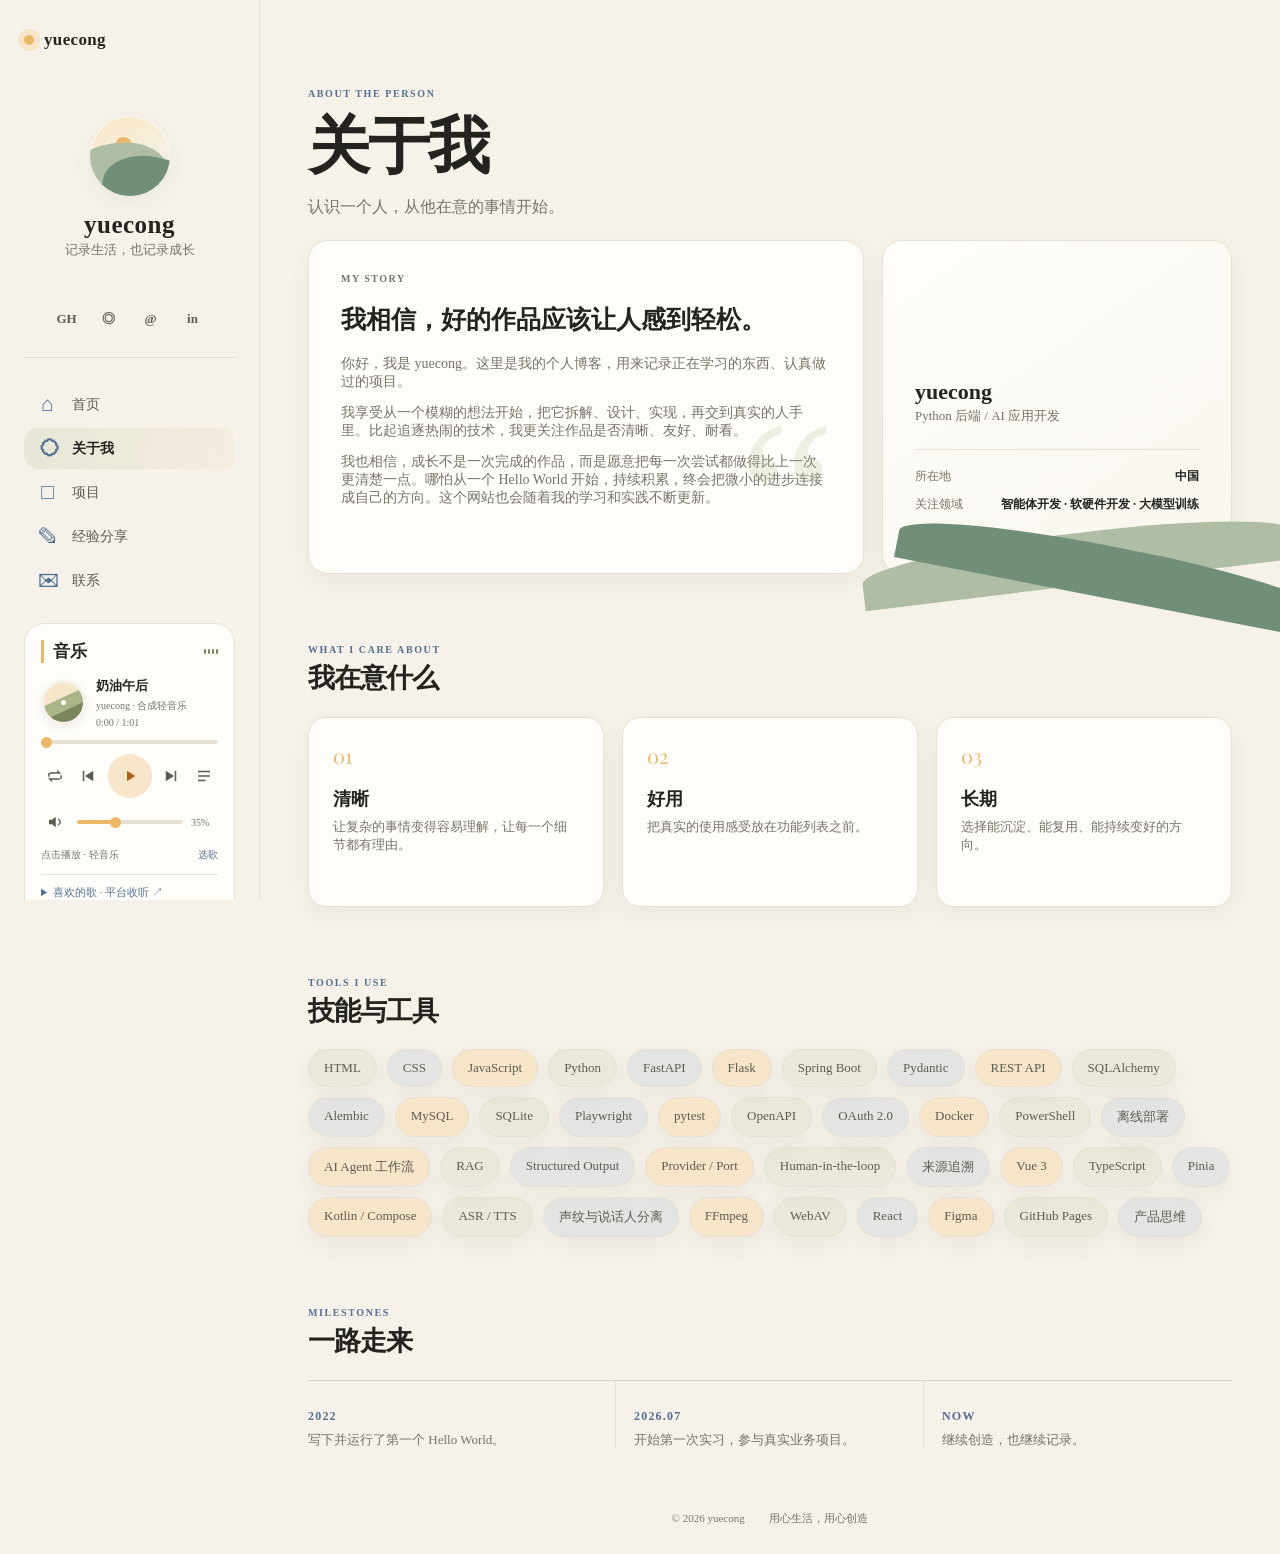
==== commit ceab09e6: "Add files via upload" ====
--- a/about.html
+++ b/about.html
@@ -5,8 +5,9 @@
     <meta name="viewport" content="width=device-width, initial-scale=1.0" />
     <meta name="description" content="关于 yuecong：个人简介、技能与经历" />
     <title>关于我 · yuecong</title>
-    <link rel="stylesheet" href="assets/style.css" />
-  </head>
+    <link rel="stylesheet" href="assets/style.css?v=20260909-1" />
+  <link rel="stylesheet" href="assets/enhancements.css?v=20260909-1">
+</head>
   <body data-page="about">
     <div class="site-shell">
       <aside class="sidebar" id="sidebar">
@@ -14,7 +15,7 @@
           <a class="brand-mark" href="index.html"><span class="brand-dot"></span><span>yuecong</span></a>
           <section class="profile-mini"><div class="avatar avatar-landscape" aria-hidden="true"><span class="sun"></span><span class="mountain mountain-back"></span><span class="mountain mountain-front"></span></div><h1>yuecong</h1><p>记录生活，也记录成长</p></section>
           <div class="social-row" aria-label="社交链接"><a href="https://github.com/huangyuecong" target="_blank" rel="noreferrer" aria-label="GitHub">GH</a><a href="#" aria-label="微博">◎</a><a href="mailto:435783336@qq.com" aria-label="邮箱">@</a><a href="#" aria-label="LinkedIn">in</a></div>
-          <nav class="main-nav" aria-label="主导航"><a href="index.html" data-nav="home"><span class="nav-icon">⌂</span><span>首页</span></a><a href="about.html" data-nav="about"><span class="nav-icon">◯</span><span>关于我</span></a><a href="projects.html" data-nav="projects"><span class="nav-icon">□</span><span>项目</span></a><a href="contact.html" data-nav="contact"><span class="nav-icon">✉</span><span>联系</span></a></nav>
+          <nav class="main-nav" aria-label="主导航"><a href="index.html" data-nav="home"><span class="nav-icon">⌂</span><span>首页</span></a><a href="about.html" data-nav="about"><span class="nav-icon">◯</span><span>关于我</span></a><a href="projects.html" data-nav="projects"><span class="nav-icon">□</span><span>项目</span></a><a href="notes.html" data-nav="notes"><span class="nav-icon">✎</span><span>经验分享</span></a><a href="contact.html" data-nav="contact"><span class="nav-icon">✉</span><span>联系</span></a></nav>
           <div class="sidebar-bottom"><button class="theme-toggle" type="button" data-theme-toggle aria-label="切换深色模式"><span class="theme-icon">☾</span><span class="theme-label">深色模式</span></button><p class="sidebar-note">用心生活，用心创造</p></div>
         </div>
       </aside>
@@ -34,6 +35,6 @@
         <footer class="site-footer"><span>© <span data-year></span> yuecong</span><span class="footer-separator">·</span><span>用心生活，用心创造</span></footer><button class="back-to-top" type="button" data-back-to-top aria-label="返回顶部">↑</button>
       </main>
     </div>
-    <script src="assets/script.js" defer></script>
-  </body>
+    <script src="assets/notes-data.js?v=20260909-1" defer></script><script src="assets/music.js?v=20260909-1" defer></script><script src="assets/script.js?v=20260909-1" defer></script>
+  <script src="assets/interactions.js?v=20260909-1" defer></script></body>
 </html>
--- a/assets/style.css
+++ b/assets/style.css
@@ -195,3 +195,146 @@
 @media (max-width: 1080px) { :root { --sidebar-width: 220px; }.page-wrap { width: min(100% - 56px, 920px); }.sidebar-inner { padding-right: 18px; padding-left: 18px; }.project-grid, .project-grid-all { grid-template-columns: repeat(2, 1fr); }.hero-card { grid-template-columns: 1fr .85fr; }.hero-copy { padding: 43px 35px; }.hero-copy h2 { font-size: 48px; }.project-grid-home .project-card:nth-child(3) { display: block; } }
 @media (max-width: 760px) { .sidebar { width: min(290px, 82vw); transform: translateX(-102%); transition: transform .25s ease; box-shadow: var(--shadow); }.sidebar-open .sidebar { transform: translateX(0); }.sidebar-backdrop { position: fixed; z-index: 19; inset: 0; display: block; background: rgba(32, 27, 20, .35); opacity: 0; pointer-events: none; transition: opacity .25s ease; }.sidebar-open .sidebar-backdrop { opacity: 1; pointer-events: auto; }.main-content { margin-left: 0; }.mobile-header { position: sticky; top: 0; z-index: 15; display: flex; align-items: center; justify-content: space-between; height: 62px; padding: 0 18px; border-bottom: 1px solid var(--line); background: rgba(246,242,234,.84); backdrop-filter: blur(16px); }.dark-mode .mobile-header, [data-theme="dark"] .mobile-header { background: rgba(36,35,31,.9); }.mobile-brand { font-weight: 700; }.icon-button { width: 34px; height: 34px; border: 1px solid var(--line); border-radius: 10px; background: var(--surface); color: var(--muted-strong); }.page-wrap { width: calc(100% - 36px); padding-top: 28px; }.hero-card { display: block; min-height: 0; }.hero-copy { padding: 36px 25px 25px; }.hero-copy h2 { font-size: 45px; }.hero-subtitle { font-size: 14px; }.hero-art { min-height: 230px; }.art-halo { top: 24px; right: 60px; width: 170px; height: 170px; }.art-sun { top: 42px; right: 78px; width: 47px; height: 47px; }.art-window { top: 63px; left: 25px; transform: scale(.7) rotate(-8deg); transform-origin: top left; }.art-shelf { right: 30px; bottom: 35px; transform: scale(.75); transform-origin: bottom right; }.art-plant { right: 112px; bottom: 46px; transform: scale(.75); transform-origin: bottom; }.section-block { margin-top: 52px; }.section-heading h2 { font-size: 24px; }.section-heading { align-items: center; }.section-heading .text-link { font-size: 11px; }.intro-grid, .about-layout, .contact-layout { grid-template-columns: 1fr; }.stat-stack { grid-template-columns: repeat(2, 1fr); }.project-grid, .project-grid-all { grid-template-columns: 1fr; }.project-grid-home .project-card:nth-child(3) { display: block; }.timeline { grid-template-columns: 1fr 1fr; gap: 24px 20px; padding-top: 15px; }.timeline::before { top: 21px; right: 0; left: 0; }.timeline-item { padding-top: 35px; }.page-intro { padding: 17px 0 15px; }.page-intro h2 { font-size: 42px; }.project-toolbar { align-items: stretch; flex-wrap: wrap; }.search-box { flex: 1 1 100%; }.filter-tabs { order: 3; flex: 1 1 100%; }.add-project-button { margin-left: 0; }.paper-card { padding: 25px; }.values-grid { grid-template-columns: 1fr; }.value-card { min-height: 0; }.milestone-list { grid-template-columns: 1fr 1fr; }.milestone-list div, .milestone-list div:not(:first-child) { padding: 18px 12px 18px 0; border-right: 0; border-bottom: 1px solid var(--line); }.milestone-list div:nth-child(even) { padding-left: 12px; border-left: 1px solid var(--line); }.milestone-list div:nth-last-child(-n+2) { border-bottom: 0; }.form-row { grid-template-columns: 1fr; }.site-footer { flex-wrap: wrap; text-align: center; }.back-to-top { right: 18px; bottom: 18px; } }
 @media (prefers-reduced-motion: reduce) { *, *::before, *::after { scroll-behavior: auto !important; transition-duration: .01ms !important; animation-duration: .01ms !important; animation-iteration-count: 1 !important; } }
+
+/* 项目阅读页：沿用奶油底色和卡片，图表无需外部库。 */
+.project-cover { position:relative; z-index:1; padding:28px; height:100%; display:flex; flex-direction:column; justify-content:center; gap:14px; color:#293830; }
+.project-cover>span { font-size:11px; letter-spacing:.17em; }
+.project-cover>strong { font-size:26px; line-height:1.5; }
+.project-cover>small { opacity:.72; }
+.project-reading { font-size:12px; color:var(--muted); }
+.story-wrap { max-width:1120px; margin:auto; padding:55px 36px; }
+.story-header { padding:32px 0; }
+.story-header h1 { font-size:clamp(30px,4vw,52px); line-height:1.35; margin:20px 0; letter-spacing:-.035em; }
+.story-header>p { color:var(--muted); line-height:1.9; max-width:760px; }
+.story-meta { display:flex; flex-wrap:wrap; gap:16px; color:var(--muted); font-size:13px; margin:20px 0; }
+.story-layout { display:grid; grid-template-columns:minmax(0,1fr) 175px; gap:30px; align-items:start; }
+.story-body { min-width:0; }
+.story-section { scroll-margin-top:24px; margin-bottom:24px; padding:32px; border:1px solid var(--line); border-radius:var(--radius); background:var(--surface); }
+.story-section h2 { font-size:25px; margin:0 0 22px; }
+.story-section h3 { font-size:17px; margin:22px 0 8px; }
+.story-section p { color:var(--muted-strong); line-height:1.95; margin:12px 0; }
+.story-toc { position:sticky; top:30px; display:grid; gap:12px; font-size:14px; }
+.story-toc a { color:var(--muted-strong); padding:6px 0; }
+.story-toc a:hover { color:var(--blue-deep); }
+.story-stack { display:grid; grid-template-columns:1fr 1fr; gap:12px; }
+.story-stack>div { background:var(--surface-soft); border-radius:14px; padding:18px; }
+.story-stack h3 { margin:0 0 8px; }
+.flow-diagram { display:flex; flex-direction:column; align-items:center; padding:12px 0; margin:0; list-style:none; counter-reset:flow; }
+.flow-diagram li { background:var(--surface-soft); border:1px solid var(--line-strong); border-radius:12px; padding:14px 20px; width:min(100%,360px); text-align:center; position:relative; margin-bottom:29px; counter-increment:flow; }
+.flow-diagram li::before { content:counter(flow, decimal-leading-zero); color:var(--blue-deep); margin-right:14px; font-size:12px; }
+.flow-diagram li:not(:last-child)::after { content:"↓"; position:absolute; bottom:-27px; left:50%; color:var(--sage-deep); }
+.er-scroll { overflow:auto; padding:8px 0; }
+.er-svg { width:100%; min-width:590px; display:block; }
+.er-svg rect { fill:var(--surface-soft); stroke:var(--line-strong); }
+.er-svg text { fill:var(--text); font-family:system-ui,sans-serif; font-size:12px; }
+.er-svg .er-title { font-size:15px; font-weight:600; }
+.er-svg path { stroke:var(--blue-deep); stroke-width:1.5; fill:none; }
+.er-svg .relation-label { fill:var(--blue-deep); font-size:12px; }
+.story-table-wrap { overflow:auto; }
+.story-table { width:100%; border-collapse:collapse; font-size:14px; }
+.story-table th,.story-table td { text-align:left; padding:14px 10px; border-bottom:1px solid var(--line); vertical-align:top; line-height:1.8; }
+.story-table th { background:var(--surface-soft); }
+.story-table td:first-child { min-width:90px; }
+.story-table td:nth-child(2) { min-width:110px; color:var(--blue-deep); }
+.story-note { border-left:3px solid var(--sage); padding-left:16px; font-size:13px; }
+.story-evidence { padding-left:20px; font-size:12px; line-height:2; overflow-wrap:anywhere; color:var(--muted); }
+.story-next { display:flex; flex-wrap:wrap; gap:14px; padding:12px 0 30px; }
+a:focus-visible,button:focus-visible { outline:2px solid var(--blue-deep); outline-offset:4px; }
+@media(max-width:760px) {
+ .story-wrap { padding:25px 18px; }
+ .story-layout { grid-template-columns:1fr; }
+ .story-toc { position:static; grid-row:1; display:flex; flex-wrap:wrap; gap:10px 18px; border-block:1px solid var(--line); padding:12px 0; }
+ .story-toc strong { width:100%; }
+ .story-section { padding:23px 18px; }
+ .story-stack { grid-template-columns:1fr; }
+}
+@media(prefers-reduced-motion:reduce) { html { scroll-behavior:auto; } *,*::before,*::after { transition:none!important; animation:none!important; } }
+@media print { .story-toc,.story-topbar,.story-next { display:none; } .story-layout { display:block; } .story-section { break-inside:avoid; } }
+
+/* 产品长文：连续阅读、模块说明、平台区分与章节导航。 */
+.story-wrap { max-width:1330px; }
+.story-layout { grid-template-columns:minmax(0,1fr) 215px; gap:35px; }
+.story-header { padding:42px 0 40px; }
+.story-header h1 { max-width:960px; }
+.story-header .story-deck { max-width:890px; font-size:18px; line-height:1.9; }
+.story-section { padding:38px 40px; }
+.story-section p { font-size:15px; line-height:2.05; margin:16px 0; }
+.story-section h3 { margin-top:30px; font-size:20px; line-height:1.6; }
+.chapter-heading { display:flex; gap:16px; align-items:baseline; border-bottom:1px solid var(--line); margin-bottom:22px; padding-bottom:17px; }
+.chapter-heading>span { color:var(--sage-deep); font-size:14px; letter-spacing:.1em; }
+.chapter-heading h2 { margin:0; font-size:26px; }
+.platform-note { display:flex; align-items:center; flex-wrap:wrap; gap:12px 20px; padding:16px 20px; border:1px solid var(--line); border-radius:14px; background:var(--surface); margin-top:24px; font-size:13px; }
+.platform-note>span { color:var(--muted); }
+.platform-note a { color:var(--blue-deep); margin-left:auto; font-weight:600; }
+.feature-detail { padding:12px 0 22px; border-bottom:1px solid var(--line); }
+.feature-detail:last-child { padding-bottom:0; border-bottom:0; }
+.feature-top { display:flex; align-items:baseline; gap:14px; }
+.feature-top>span { color:var(--blue-deep); font-size:12px; }
+.feature-top h3 { margin:12px 0 0; }
+.feature-detail .feature-goal { color:var(--sage-deep); font-size:14px; margin:8px 0; font-weight:600; }
+.scenario-lead { background:var(--surface-soft); padding:18px 23px; border-radius:14px; }
+.scenario-lead h3 { margin:0; }
+.journey-steps { list-style:none; padding:10px 0; margin:16px 0; }
+.journey-steps li { display:grid; grid-template-columns:35px minmax(0,1fr); gap:17px; position:relative; padding:10px 0; }
+.journey-steps li:not(:last-child)::after { content:''; position:absolute; top:48px; bottom:0; left:17px; width:1px; background:var(--line-strong); }
+.journey-number { display:flex; align-items:center; justify-content:center; width:35px; height:35px; border-radius:50%; background:var(--surface-soft); color:var(--blue-deep); border:1px solid var(--line); font-size:13px; }
+.journey-steps h3 { margin:0; font-size:18px; }
+.journey-steps p { margin:10px 0; }
+.story-result { border-left:3px solid var(--sage); padding:10px 18px; background:var(--surface-soft); }
+.diagram-figure { margin:28px 0 0; padding:20px; border:1px solid var(--line); border-radius:16px; }
+.diagram-label { font-size:10px; letter-spacing:.18em; color:var(--blue-deep); margin-bottom:16px; }
+.diagram-figure figcaption { font-size:12px; color:var(--muted); line-height:1.9; border-top:1px solid var(--line); padding-top:15px; }
+.er-svg { min-width:690px; }
+.er-svg .er-title { font-size:14px; }
+.architecture-layers { list-style:none; padding:0; margin:0; }
+.architecture-layers li { display:flex; gap:20px; align-items:baseline; padding:20px; margin:0 0 24px; border:1px solid var(--line); border-radius:12px; background:var(--surface-soft); position:relative; }
+.architecture-layers li:not(:last-child)::after { content:'↓'; position:absolute; bottom:-24px; left:50%; color:var(--blue-deep); }
+.architecture-layers h3 { font-size:17px; margin:0; }
+.architecture-layers p { font-size:14px; margin:8px 0 0; }
+.layer-number { color:var(--sage-deep); font-size:12px; }
+.story-table caption { text-align:left; color:var(--muted); font-size:12px; margin:0 0 13px; }
+.story-table td { color:var(--muted-strong); }
+.story-table td:first-child { font-weight:600; color:var(--text); }
+.story-table td:nth-child(2) { color:var(--muted-strong); }
+.story-toc { top:24px; gap:4px; padding:15px 0; }
+.story-toc a { display:flex; gap:10px; padding:9px; border-radius:8px; font-size:12px; line-height:1.6; }
+.story-toc a>span { opacity:.6; }
+.story-toc a.active { background:var(--surface); color:var(--blue-deep); }
+.reading-track { height:3px; background:var(--line); margin:16px 0; border-radius:3px; overflow:hidden; }
+.reading-track i { display:block; height:100%; background:var(--sage-deep); width:0; }
+.story-print { background:none; border:1px solid var(--line); border-radius:10px; padding:11px; margin-top:15px; color:var(--muted-strong); font-size:12px; }
+.evidence-details summary { font-weight:600; cursor:pointer; }
+.evidence-details p { font-size:13px; }
+.story-next .button { white-space:normal; line-height:1.6; }
+@media(max-width:1000px) {
+ .story-layout { grid-template-columns:minmax(0,1fr) 175px; gap:20px; }
+ .story-section { padding:28px; }
+}
+@media(max-width:760px) {
+ .story-layout { grid-template-columns:1fr; }
+ .story-toc { position:static; display:flex; grid-row:1; gap:4px 8px; padding:14px 0; }
+ .story-toc strong { width:100%; }
+ .story-toc a { padding:6px; font-size:11px; }
+ .story-toc .reading-track,.story-print { display:none; }
+ .story-header { padding:25px 0; }
+ .story-header .story-deck { font-size:16px; }
+ .story-section { padding:24px 18px; }
+ .story-section p { font-size:14px; }
+ .chapter-heading { gap:10px; }
+ .chapter-heading h2 { font-size:21px; }
+ .diagram-figure { padding:12px; }
+ .platform-note a { margin-left:0; }
+ .story-table { min-width:550px; }
+ .story-topbar>div { display:flex; flex-direction:column; align-items:flex-end; }
+ .journey-steps li { gap:12px; }
+ .architecture-layers li { padding:14px; gap:12px; }
+}
+@media print {
+ .story-wrap { max-width:none; padding:0; }
+ .story-section { break-inside:auto; box-shadow:none; border:none; padding:16px 0; }
+ .chapter-heading,.feature-top,h3 { break-after:avoid; }
+ .diagram-figure,tr { break-inside:avoid; }
+ .story-table-wrap,.er-scroll { overflow:visible; }
+ .er-svg { min-width:0; }
+ .evidence-details { display:none; }
+}
--- a/assets/enhancements.css
+++ b/assets/enhancements.css
@@ -0,0 +1,12 @@
+/* 与现有奶油色设计共用色彩变量。 */
+.main-content{overflow-x:clip}
+.sidebar-inner{overflow-y:auto;overscroll-behavior:contain}.sidebar-bottom{padding-top:22px}.profile-mini{margin-top:24px;margin-bottom:18px}.profile-mini .avatar{width:80px;height:80px}.main-nav{gap:3px}.main-nav a{padding-top:10px;padding-bottom:10px}
+.sr-only{position:absolute;width:1px;height:1px;padding:0;margin:-1px;overflow:hidden;clip:rect(0,0,0,0);white-space:nowrap;border:0}
+.music-card{padding:16px;background:var(--surface);border:1px solid var(--line);border-radius:20px;margin-bottom:16px;font-size:12px;min-width:0}.music-heading{display:flex;justify-content:space-between;align-items:center;margin-bottom:14px}.music-heading strong{font-size:17px;border-left:3px solid var(--apricot);padding-left:9px}.music-now{display:flex;gap:10px;align-items:center}.music-info{min-width:0}.music-info strong{display:block;font-size:13px;overflow:hidden;text-overflow:ellipsis;white-space:nowrap}.music-info small,.music-time{display:block;color:var(--muted);font-size:10px;margin-top:4px}.music-disc{width:45px;height:45px;flex:none;border-radius:50%;background:linear-gradient(155deg,var(--apricot-soft) 40%,var(--sage) 41% 65%,var(--sage-deep) 66%);border:3px solid var(--bg);box-shadow:0 3px 10px #0001;position:relative}.music-disc i{position:absolute;inset:17px;border-radius:50%;background:var(--surface)}.music-controls{display:flex;justify-content:space-between;align-items:center;gap:3px;margin:10px 0}.music-card button{border:0;background:transparent;color:var(--muted-strong);cursor:pointer;padding:5px;border-radius:9px}.music-card svg{width:18px;height:18px;fill:currentColor;display:block}.music-card .music-play{padding:13px;background:var(--apricot-soft);color:#a7681a;border-radius:50%}.music-card button:hover{background:var(--bg)}.music-card button[aria-pressed=true]{color:var(--sage-deep);background:var(--bg)}.music-range{appearance:none;width:100%;height:4px;border-radius:9px;background:linear-gradient(to right,var(--apricot) var(--range-fill,0%),var(--line) var(--range-fill,0%));cursor:pointer;margin:12px 0 0;display:block}.music-range::-webkit-slider-thumb{appearance:none;width:11px;height:11px;border-radius:50%;background:var(--apricot)}.music-volume{display:flex;align-items:center;gap:8px}.music-volume input{margin:0;min-width:0}.music-volume span{font-size:10px;min-width:27px;color:var(--muted)}.music-foot{display:flex;justify-content:space-between;gap:4px;align-items:center;margin-top:12px;font-size:10px;color:var(--muted)}.music-import{position:relative;cursor:pointer;color:var(--blue-deep);white-space:nowrap}.music-import input{position:absolute;inset:0;opacity:0;width:100%;cursor:pointer}.music-import:focus-within{outline:2px solid var(--blue)}.music-playlist{border-top:1px solid var(--line);margin-top:10px;padding-top:6px}.music-playlist button{display:block;text-align:left;width:100%;font-size:11px}.music-playlist button.active{background:var(--bg);color:var(--sage-deep)}.artist-picks{border-top:1px solid var(--line);margin-top:12px;padding-top:10px}.artist-picks summary{cursor:pointer;font-size:11px;color:var(--blue-deep)}.artist-picks a{display:block!important;padding:8px 0!important;font-size:12px!important;border-bottom:1px solid var(--line)}.artist-picks small{display:block;color:var(--muted);font-size:10px}.artist-picks p{font-size:10px;line-height:1.7;color:var(--muted)}.music-wave{display:flex;gap:2px;align-items:center;height:16px}.music-wave i{width:2px;height:5px;background:var(--sage-deep);border-radius:4px}.is-playing .music-wave i{animation:music-bars .7s alternate infinite}.is-playing .music-wave i:nth-child(2n){animation-delay:.3s}.is-playing .music-disc{animation:disc-turn 18s linear infinite}@keyframes music-bars{to{height:15px}}@keyframes disc-turn{to{transform:rotate(360deg)}}
+.story-toc{max-height:calc(100vh - 40px);overflow:auto}.story-toc .music-card{margin-top:0}.story-toc .theme-toggle{margin-top:12px}
+.bookmark-button,.save-button,.reading-tools button,.code-sample button,.diagram-expand{font:inherit;font-size:12px;padding:8px 12px;border:1px solid var(--line);border-radius:10px;background:var(--surface);color:var(--muted-strong);cursor:pointer}button[aria-pressed=true]{color:var(--blue-deep);border-color:var(--blue)}.project-card,.note-card{transition:transform .22s,box-shadow .22s}.project-card:hover,.note-card:hover{transform:translateY(-4px);box-shadow:0 12px 28px #483d2710}:focus-visible{outline:2px solid var(--blue-deep);outline-offset:4px}.reading-tools{display:flex;flex-wrap:wrap;gap:8px;margin-top:24px}.large-reading .story-section p{font-size:20px;line-height:1.95}.focus-reading .story-toc{display:none}.focus-reading .story-layout{display:block;max-width:850px;margin:auto}.focus-reading .sidebar{visibility:hidden}.focus-reading .main-content{margin-left:0}.focus-reading .page-wrap{max-width:900px}
+.code-sample{border:1px solid var(--line);border-radius:14px;overflow:hidden;margin:24px 0;background:var(--surface-soft);min-width:0}.code-sample header,.code-heading{display:flex;gap:12px;justify-content:space-between;align-items:center;padding:12px 16px;border-bottom:1px solid var(--line);font-size:12px}.code-sample pre{overflow:auto;padding:20px;margin:0;font:13px/1.9 Consolas,monospace;tab-size:2}.code-caption{padding:0 18px;font-size:12px!important}.checkpoint{display:flex;align-items:baseline;gap:8px;padding:12px;border-bottom:1px solid var(--line);font-size:14px}.checkpoint input{accent-color:var(--sage-deep)}.checkpoint:has(input:checked){color:var(--sage-deep)}.diagram-expand{float:right}.diagram-dialog{width:min(1100px,94vw);max-height:90vh;border:1px solid var(--line);border-radius:20px;padding:20px;background:var(--surface);color:var(--text)}.diagram-dialog::backdrop{background:#16171299;backdrop-filter:blur(4px)}.diagram-dialog header{display:flex;justify-content:space-between}.diagram-dialog header button{font-size:26px;background:none;border:0;color:inherit;cursor:pointer}.diagram-zoom{display:flex;gap:12px;align-items:center;margin:15px 0}.diagram-canvas{overflow:auto;max-height:65vh}.diagram-canvas svg{max-width:none;height:auto}
+.notes-summary{display:flex;justify-content:space-between;gap:12px;color:var(--muted);font-size:13px;margin:20px 0}.note-search{max-width:520px;margin-bottom:24px}.notes-list{display:grid;gap:20px}.note-card{display:grid;grid-template-columns:50px 1fr;gap:15px;padding:30px;background:var(--surface);border:1px solid var(--line);border-radius:var(--radius)}.note-number{font:26px Georgia,serif;color:var(--apricot)}.note-card h3{font-size:24px;margin:8px 0 12px}.note-card p{color:var(--muted);line-height:1.8}.note-body{max-width:880px}.note-toc{padding:20px;background:var(--surface);border:1px solid var(--line);border-radius:16px}.note-toc summary{cursor:pointer}.note-toc nav{display:grid;gap:12px;margin-top:18px}.note-toc a{font-size:14px;color:var(--blue-deep)}.note-back{color:var(--blue-deep);font-size:13px}.story-body,.note-body{min-width:0}
+@media(max-width:760px){.note-card{padding:20px;grid-template-columns:25px 1fr;gap:10px}.note-card h3{font-size:20px}.notes-summary{flex-direction:column}.story-toc{max-height:none}.story-toc .music-card{max-width:300px}.code-sample header{align-items:flex-start;flex-direction:column}.sidebar-inner{padding-bottom:30px}.focus-reading .sidebar-open .sidebar{visibility:visible}}
+@media(prefers-reduced-motion:reduce){.is-playing .music-disc,.is-playing .music-wave i{animation:none}.project-card,.note-card{transition:none;transform:none}}
+@media print{.music-card,.reading-tools,.diagram-expand,.theme-toggle{display:none!important}}
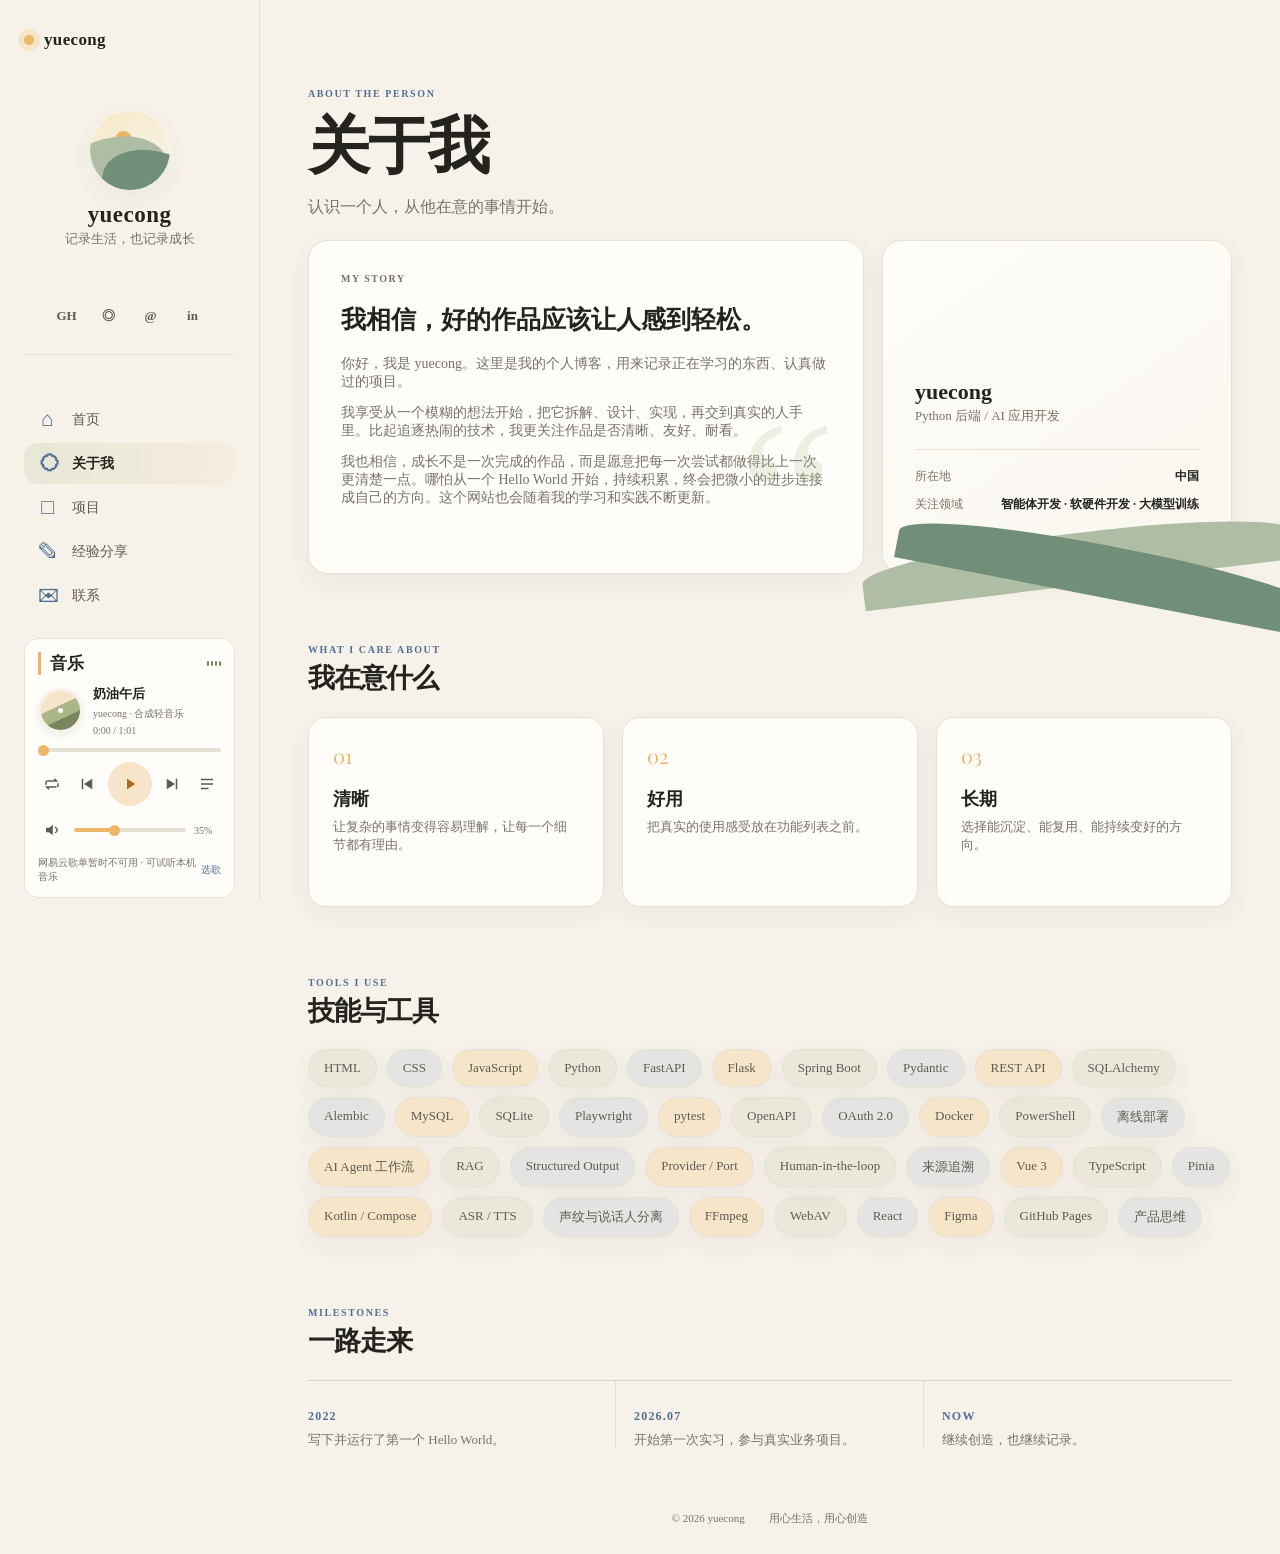
==== commit 98a56195: "Add files via upload" ====
--- a/about.html
+++ b/about.html
@@ -5,8 +5,8 @@
     <meta name="viewport" content="width=device-width, initial-scale=1.0" />
     <meta name="description" content="关于 yuecong：个人简介、技能与经历" />
     <title>关于我 · yuecong</title>
-    <link rel="stylesheet" href="assets/style.css?v=20260909-1" />
-  <link rel="stylesheet" href="assets/enhancements.css?v=20260909-1">
+    <link rel="stylesheet" href="assets/style.css?v=20260909-2" />
+  <link rel="stylesheet" href="assets/enhancements.css?v=20260909-2">
 </head>
   <body data-page="about">
     <div class="site-shell">
@@ -35,6 +35,6 @@
         <footer class="site-footer"><span>© <span data-year></span> yuecong</span><span class="footer-separator">·</span><span>用心生活，用心创造</span></footer><button class="back-to-top" type="button" data-back-to-top aria-label="返回顶部">↑</button>
       </main>
     </div>
-    <script src="assets/notes-data.js?v=20260909-1" defer></script><script src="assets/music.js?v=20260909-1" defer></script><script src="assets/script.js?v=20260909-1" defer></script>
-  <script src="assets/interactions.js?v=20260909-1" defer></script></body>
+    <script src="assets/notes-data.js?v=20260909-2" defer></script><script src="assets/music.js?v=20260909-2" defer></script><script src="assets/script.js?v=20260909-2" defer></script>
+  <script src="assets/interactions.js?v=20260909-2" defer></script></body>
 </html>
--- a/assets/enhancements.css
+++ b/assets/enhancements.css
@@ -10,3 +10,10 @@
 @media(max-width:760px){.note-card{padding:20px;grid-template-columns:25px 1fr;gap:10px}.note-card h3{font-size:20px}.notes-summary{flex-direction:column}.story-toc{max-height:none}.story-toc .music-card{max-width:300px}.code-sample header{align-items:flex-start;flex-direction:column}.sidebar-inner{padding-bottom:30px}.focus-reading .sidebar-open .sidebar{visibility:visible}}
 @media(prefers-reduced-motion:reduce){.is-playing .music-disc,.is-playing .music-wave i{animation:none}.project-card,.note-card{transition:none;transform:none}}
 @media print{.music-card,.reading-tools,.diagram-expand,.theme-toggle{display:none!important}}
+
+/* 阅读优先：不用大封面重复标题，不让装饰持续消耗动画帧。 */
+.project-card:hover,.note-card:hover{transform:none;box-shadow:none}.is-playing .music-disc,.is-playing .music-wave i{animation:none}.reveal{opacity:1!important;transform:none!important;transition:none!important}
+.sidebar-inner{scrollbar-width:thin}.profile-mini{margin:18px 0 14px}.profile-mini h1{font-size:23px;margin-top:12px}.social-row{margin-top:12px;margin-bottom:18px}.music-card{padding:13px;border-radius:14px;box-shadow:none}.music-heading{margin-bottom:10px}.sidebar-note{margin-top:10px}
+body[data-page=notes] .page-wrap{max-width:1100px}body[data-page=notes] .page-intro h2{font-size:clamp(32px,4vw,52px);letter-spacing:-1.5px}body[data-page=notes] .page-intro{margin-bottom:34px}.notes-summary{border-bottom:1px solid var(--line-strong);padding-bottom:18px;margin-bottom:24px}.note-search{width:100%;max-width:none;background:transparent;box-shadow:none;border-radius:10px}.notes-list{gap:0}.note-card{background:transparent;border:0;border-bottom:1px solid var(--line);border-radius:0;padding:32px 0;grid-template-columns:45px minmax(0,1fr);gap:20px;box-shadow:none}.note-card h3{font-size:clamp(21px,2vw,28px);line-height:1.5;letter-spacing:-.4px}.note-card h3 a:hover{text-decoration:underline;text-decoration-thickness:1px;text-underline-offset:6px}.note-card .eyebrow{font-size:10px;margin:0;color:var(--sage-deep)}.note-number{font-size:20px;margin-top:2px;color:var(--muted)}.note-card p{max-width:700px;font-size:15px}.note-card .note-readtime{font-size:12px;color:var(--muted);margin:12px 0}.note-card .project-actions{justify-content:flex-start;gap:20px;margin-top:18px}.note-card .primary{background:none;color:var(--blue-deep);padding:0;border:0}.note-card .save-button{background:none;border:0;padding:0}.note-card .tag{background:transparent;padding:0 12px 0 0;border:0;font-size:11px}.editorial-card .project-info{padding:30px}.editorial-card h3{font-size:24px;line-height:1.5}
+.note-reading .page-wrap{max-width:990px!important}.note-reading .story-header{padding:0 0 28px;margin-bottom:24px;border-bottom:1px solid var(--line)}.note-reading .story-header h1{font-size:clamp(29px,3.2vw,44px);line-height:1.45;letter-spacing:-1px;max-width:800px;margin:20px 0}.note-reading .story-deck{font-size:16px;line-height:1.9;max-width:720px}.note-reading .eyebrow{margin-top:26px}.note-reading .story-meta{font-size:12px}.note-reading .reading-tools{gap:14px;margin-top:20px}.note-reading .reading-tools button{border:0;background:transparent;padding:4px 0;border-radius:0;font-size:12px}.note-reading .reading-tools button[aria-pressed=true]{text-decoration:underline;text-underline-offset:5px}.note-toc{background:transparent;border:0;border-bottom:1px solid var(--line);border-radius:0;padding:0 0 22px}.note-toc summary{font-size:13px;color:var(--muted)}.note-toc nav{grid-template-columns:1fr 1fr;gap:10px 25px}.note-toc a{font-size:12px;line-height:1.7}.note-body{max-width:760px;margin:32px auto}.note-body .story-section{padding:0;margin:46px 0;border:0;background:none;box-shadow:none;scroll-margin-top:30px}.note-body h2{font-size:23px;line-height:1.55;margin-bottom:22px;letter-spacing:-.5px}.note-body .story-section p{font-size:16px;line-height:2.05;color:var(--muted-strong);margin:0 0 20px}.note-body .story-result{border-left:3px solid var(--sage);padding:18px 22px;background:var(--surface-soft);border-radius:0}.large-reading .note-body .story-section p{font-size:20px}.focus-reading .note-toc{display:none}.diagram-dialog::backdrop{backdrop-filter:none}
+@media(max-width:760px){.note-card{grid-template-columns:26px minmax(0,1fr);gap:10px;padding:26px 0}.note-toc nav{grid-template-columns:1fr}.note-reading .story-header{padding-top:12px}.note-body .story-section{margin:34px 0}.note-body h2{font-size:21px}.note-body .story-section p{font-size:16px}.note-reading .reading-tools{gap:12px}.note-reading .page-wrap{padding-left:22px;padding-right:22px}}
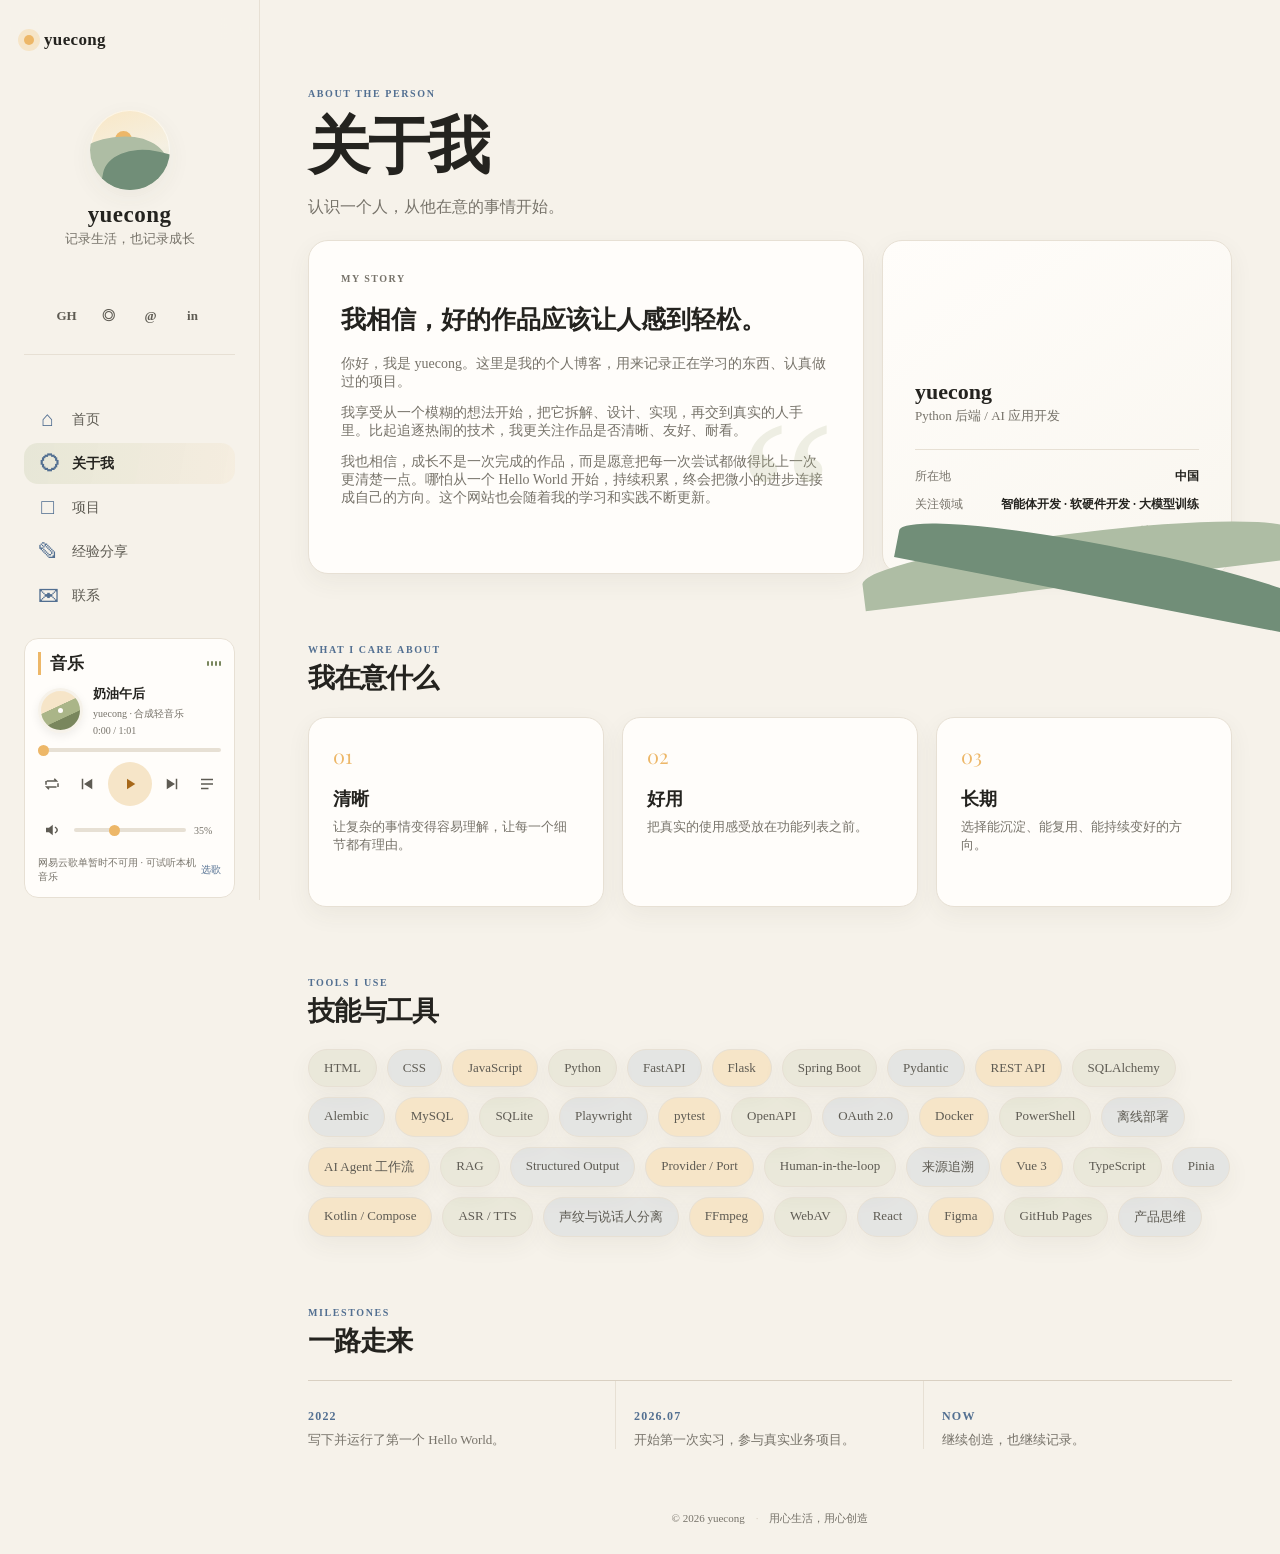
==== commit 68d35b00: "Add files via upload" ====
--- a/about.html
+++ b/about.html
@@ -5,8 +5,8 @@
     <meta name="viewport" content="width=device-width, initial-scale=1.0" />
     <meta name="description" content="关于 yuecong：个人简介、技能与经历" />
     <title>关于我 · yuecong</title>
-    <link rel="stylesheet" href="assets/style.css?v=20260909-2" />
-  <link rel="stylesheet" href="assets/enhancements.css?v=20260909-2">
+    <link rel="stylesheet" href="assets/style.css?v=20260909-3" />
+  <link rel="stylesheet" href="assets/enhancements.css?v=20260909-3">
 </head>
   <body data-page="about">
     <div class="site-shell">
@@ -16,7 +16,7 @@
           <section class="profile-mini"><div class="avatar avatar-landscape" aria-hidden="true"><span class="sun"></span><span class="mountain mountain-back"></span><span class="mountain mountain-front"></span></div><h1>yuecong</h1><p>记录生活，也记录成长</p></section>
           <div class="social-row" aria-label="社交链接"><a href="https://github.com/huangyuecong" target="_blank" rel="noreferrer" aria-label="GitHub">GH</a><a href="#" aria-label="微博">◎</a><a href="mailto:435783336@qq.com" aria-label="邮箱">@</a><a href="#" aria-label="LinkedIn">in</a></div>
           <nav class="main-nav" aria-label="主导航"><a href="index.html" data-nav="home"><span class="nav-icon">⌂</span><span>首页</span></a><a href="about.html" data-nav="about"><span class="nav-icon">◯</span><span>关于我</span></a><a href="projects.html" data-nav="projects"><span class="nav-icon">□</span><span>项目</span></a><a href="notes.html" data-nav="notes"><span class="nav-icon">✎</span><span>经验分享</span></a><a href="contact.html" data-nav="contact"><span class="nav-icon">✉</span><span>联系</span></a></nav>
-          <div class="sidebar-bottom"><button class="theme-toggle" type="button" data-theme-toggle aria-label="切换深色模式"><span class="theme-icon">☾</span><span class="theme-label">深色模式</span></button><p class="sidebar-note">用心生活，用心创造</p></div>
+          <div class="sidebar-bottom"><button class="lang-toggle" type="button" data-lang-toggle aria-label="切换英文">EN</button><button class="theme-toggle" type="button" data-theme-toggle aria-label="切换深色模式"><span class="theme-icon">☾</span><span class="theme-label">深色模式</span></button><p class="sidebar-note">用心生活，用心创造</p></div>
         </div>
       </aside>
       <div class="sidebar-backdrop" data-menu-close></div>
@@ -35,6 +35,6 @@
         <footer class="site-footer"><span>© <span data-year></span> yuecong</span><span class="footer-separator">·</span><span>用心生活，用心创造</span></footer><button class="back-to-top" type="button" data-back-to-top aria-label="返回顶部">↑</button>
       </main>
     </div>
-    <script src="assets/notes-data.js?v=20260909-2" defer></script><script src="assets/music.js?v=20260909-2" defer></script><script src="assets/script.js?v=20260909-2" defer></script>
-  <script src="assets/interactions.js?v=20260909-2" defer></script></body>
+    <script src="assets/notes-data.js?v=20260909-3" defer></script><script src="assets/music.js?v=20260909-3" defer></script><script src="assets/script.js?v=20260909-3" defer></script>
+  <script src="assets/interactions.js?v=20260909-3" defer></script></body>
 </html>
--- a/assets/enhancements.css
+++ b/assets/enhancements.css
@@ -1,5 +1,6 @@
 /* 与现有奶油色设计共用色彩变量。 */
 .main-content{overflow-x:clip}
+.lang-toggle{border:1px solid var(--line);background:transparent;color:var(--muted-strong);border-radius:8px;padding:7px 9px;margin-right:6px;cursor:pointer}.music-card.is-playing{box-shadow:0 0 calc(18px * var(--music-level,0)) var(--apricot)}.music-card.is-playing .music-disc{transform:scale(calc(1 + var(--music-level,0) * .1));box-shadow:0 0 calc(12px * var(--music-level,0)) var(--apricot)}
 .sidebar-inner{overflow-y:auto;overscroll-behavior:contain}.sidebar-bottom{padding-top:22px}.profile-mini{margin-top:24px;margin-bottom:18px}.profile-mini .avatar{width:80px;height:80px}.main-nav{gap:3px}.main-nav a{padding-top:10px;padding-bottom:10px}
 .sr-only{position:absolute;width:1px;height:1px;padding:0;margin:-1px;overflow:hidden;clip:rect(0,0,0,0);white-space:nowrap;border:0}
 .music-card{padding:16px;background:var(--surface);border:1px solid var(--line);border-radius:20px;margin-bottom:16px;font-size:12px;min-width:0}.music-heading{display:flex;justify-content:space-between;align-items:center;margin-bottom:14px}.music-heading strong{font-size:17px;border-left:3px solid var(--apricot);padding-left:9px}.music-now{display:flex;gap:10px;align-items:center}.music-info{min-width:0}.music-info strong{display:block;font-size:13px;overflow:hidden;text-overflow:ellipsis;white-space:nowrap}.music-info small,.music-time{display:block;color:var(--muted);font-size:10px;margin-top:4px}.music-disc{width:45px;height:45px;flex:none;border-radius:50%;background:linear-gradient(155deg,var(--apricot-soft) 40%,var(--sage) 41% 65%,var(--sage-deep) 66%);border:3px solid var(--bg);box-shadow:0 3px 10px #0001;position:relative}.music-disc i{position:absolute;inset:17px;border-radius:50%;background:var(--surface)}.music-controls{display:flex;justify-content:space-between;align-items:center;gap:3px;margin:10px 0}.music-card button{border:0;background:transparent;color:var(--muted-strong);cursor:pointer;padding:5px;border-radius:9px}.music-card svg{width:18px;height:18px;fill:currentColor;display:block}.music-card .music-play{padding:13px;background:var(--apricot-soft);color:#a7681a;border-radius:50%}.music-card button:hover{background:var(--bg)}.music-card button[aria-pressed=true]{color:var(--sage-deep);background:var(--bg)}.music-range{appearance:none;width:100%;height:4px;border-radius:9px;background:linear-gradient(to right,var(--apricot) var(--range-fill,0%),var(--line) var(--range-fill,0%));cursor:pointer;margin:12px 0 0;display:block}.music-range::-webkit-slider-thumb{appearance:none;width:11px;height:11px;border-radius:50%;background:var(--apricot)}.music-volume{display:flex;align-items:center;gap:8px}.music-volume input{margin:0;min-width:0}.music-volume span{font-size:10px;min-width:27px;color:var(--muted)}.music-foot{display:flex;justify-content:space-between;gap:4px;align-items:center;margin-top:12px;font-size:10px;color:var(--muted)}.music-import{position:relative;cursor:pointer;color:var(--blue-deep);white-space:nowrap}.music-import input{position:absolute;inset:0;opacity:0;width:100%;cursor:pointer}.music-import:focus-within{outline:2px solid var(--blue)}.music-playlist{border-top:1px solid var(--line);margin-top:10px;padding-top:6px}.music-playlist button{display:block;text-align:left;width:100%;font-size:11px}.music-playlist button.active{background:var(--bg);color:var(--sage-deep)}.artist-picks{border-top:1px solid var(--line);margin-top:12px;padding-top:10px}.artist-picks summary{cursor:pointer;font-size:11px;color:var(--blue-deep)}.artist-picks a{display:block!important;padding:8px 0!important;font-size:12px!important;border-bottom:1px solid var(--line)}.artist-picks small{display:block;color:var(--muted);font-size:10px}.artist-picks p{font-size:10px;line-height:1.7;color:var(--muted)}.music-wave{display:flex;gap:2px;align-items:center;height:16px}.music-wave i{width:2px;height:5px;background:var(--sage-deep);border-radius:4px}.is-playing .music-wave i{animation:music-bars .7s alternate infinite}.is-playing .music-wave i:nth-child(2n){animation-delay:.3s}.is-playing .music-disc{animation:disc-turn 18s linear infinite}@keyframes music-bars{to{height:15px}}@keyframes disc-turn{to{transform:rotate(360deg)}}
@@ -17,3 +18,4 @@
 body[data-page=notes] .page-wrap{max-width:1100px}body[data-page=notes] .page-intro h2{font-size:clamp(32px,4vw,52px);letter-spacing:-1.5px}body[data-page=notes] .page-intro{margin-bottom:34px}.notes-summary{border-bottom:1px solid var(--line-strong);padding-bottom:18px;margin-bottom:24px}.note-search{width:100%;max-width:none;background:transparent;box-shadow:none;border-radius:10px}.notes-list{gap:0}.note-card{background:transparent;border:0;border-bottom:1px solid var(--line);border-radius:0;padding:32px 0;grid-template-columns:45px minmax(0,1fr);gap:20px;box-shadow:none}.note-card h3{font-size:clamp(21px,2vw,28px);line-height:1.5;letter-spacing:-.4px}.note-card h3 a:hover{text-decoration:underline;text-decoration-thickness:1px;text-underline-offset:6px}.note-card .eyebrow{font-size:10px;margin:0;color:var(--sage-deep)}.note-number{font-size:20px;margin-top:2px;color:var(--muted)}.note-card p{max-width:700px;font-size:15px}.note-card .note-readtime{font-size:12px;color:var(--muted);margin:12px 0}.note-card .project-actions{justify-content:flex-start;gap:20px;margin-top:18px}.note-card .primary{background:none;color:var(--blue-deep);padding:0;border:0}.note-card .save-button{background:none;border:0;padding:0}.note-card .tag{background:transparent;padding:0 12px 0 0;border:0;font-size:11px}.editorial-card .project-info{padding:30px}.editorial-card h3{font-size:24px;line-height:1.5}
 .note-reading .page-wrap{max-width:990px!important}.note-reading .story-header{padding:0 0 28px;margin-bottom:24px;border-bottom:1px solid var(--line)}.note-reading .story-header h1{font-size:clamp(29px,3.2vw,44px);line-height:1.45;letter-spacing:-1px;max-width:800px;margin:20px 0}.note-reading .story-deck{font-size:16px;line-height:1.9;max-width:720px}.note-reading .eyebrow{margin-top:26px}.note-reading .story-meta{font-size:12px}.note-reading .reading-tools{gap:14px;margin-top:20px}.note-reading .reading-tools button{border:0;background:transparent;padding:4px 0;border-radius:0;font-size:12px}.note-reading .reading-tools button[aria-pressed=true]{text-decoration:underline;text-underline-offset:5px}.note-toc{background:transparent;border:0;border-bottom:1px solid var(--line);border-radius:0;padding:0 0 22px}.note-toc summary{font-size:13px;color:var(--muted)}.note-toc nav{grid-template-columns:1fr 1fr;gap:10px 25px}.note-toc a{font-size:12px;line-height:1.7}.note-body{max-width:760px;margin:32px auto}.note-body .story-section{padding:0;margin:46px 0;border:0;background:none;box-shadow:none;scroll-margin-top:30px}.note-body h2{font-size:23px;line-height:1.55;margin-bottom:22px;letter-spacing:-.5px}.note-body .story-section p{font-size:16px;line-height:2.05;color:var(--muted-strong);margin:0 0 20px}.note-body .story-result{border-left:3px solid var(--sage);padding:18px 22px;background:var(--surface-soft);border-radius:0}.large-reading .note-body .story-section p{font-size:20px}.focus-reading .note-toc{display:none}.diagram-dialog::backdrop{backdrop-filter:none}
 @media(max-width:760px){.note-card{grid-template-columns:26px minmax(0,1fr);gap:10px;padding:26px 0}.note-toc nav{grid-template-columns:1fr}.note-reading .story-header{padding-top:12px}.note-body .story-section{margin:34px 0}.note-body h2{font-size:21px}.note-body .story-section p{font-size:16px}.note-reading .reading-tools{gap:12px}.note-reading .page-wrap{padding-left:22px;padding-right:22px}}
+.music-playlist{max-height:230px;overflow-y:auto;overscroll-behavior:contain;background:var(--surface-soft);border-radius:10px}
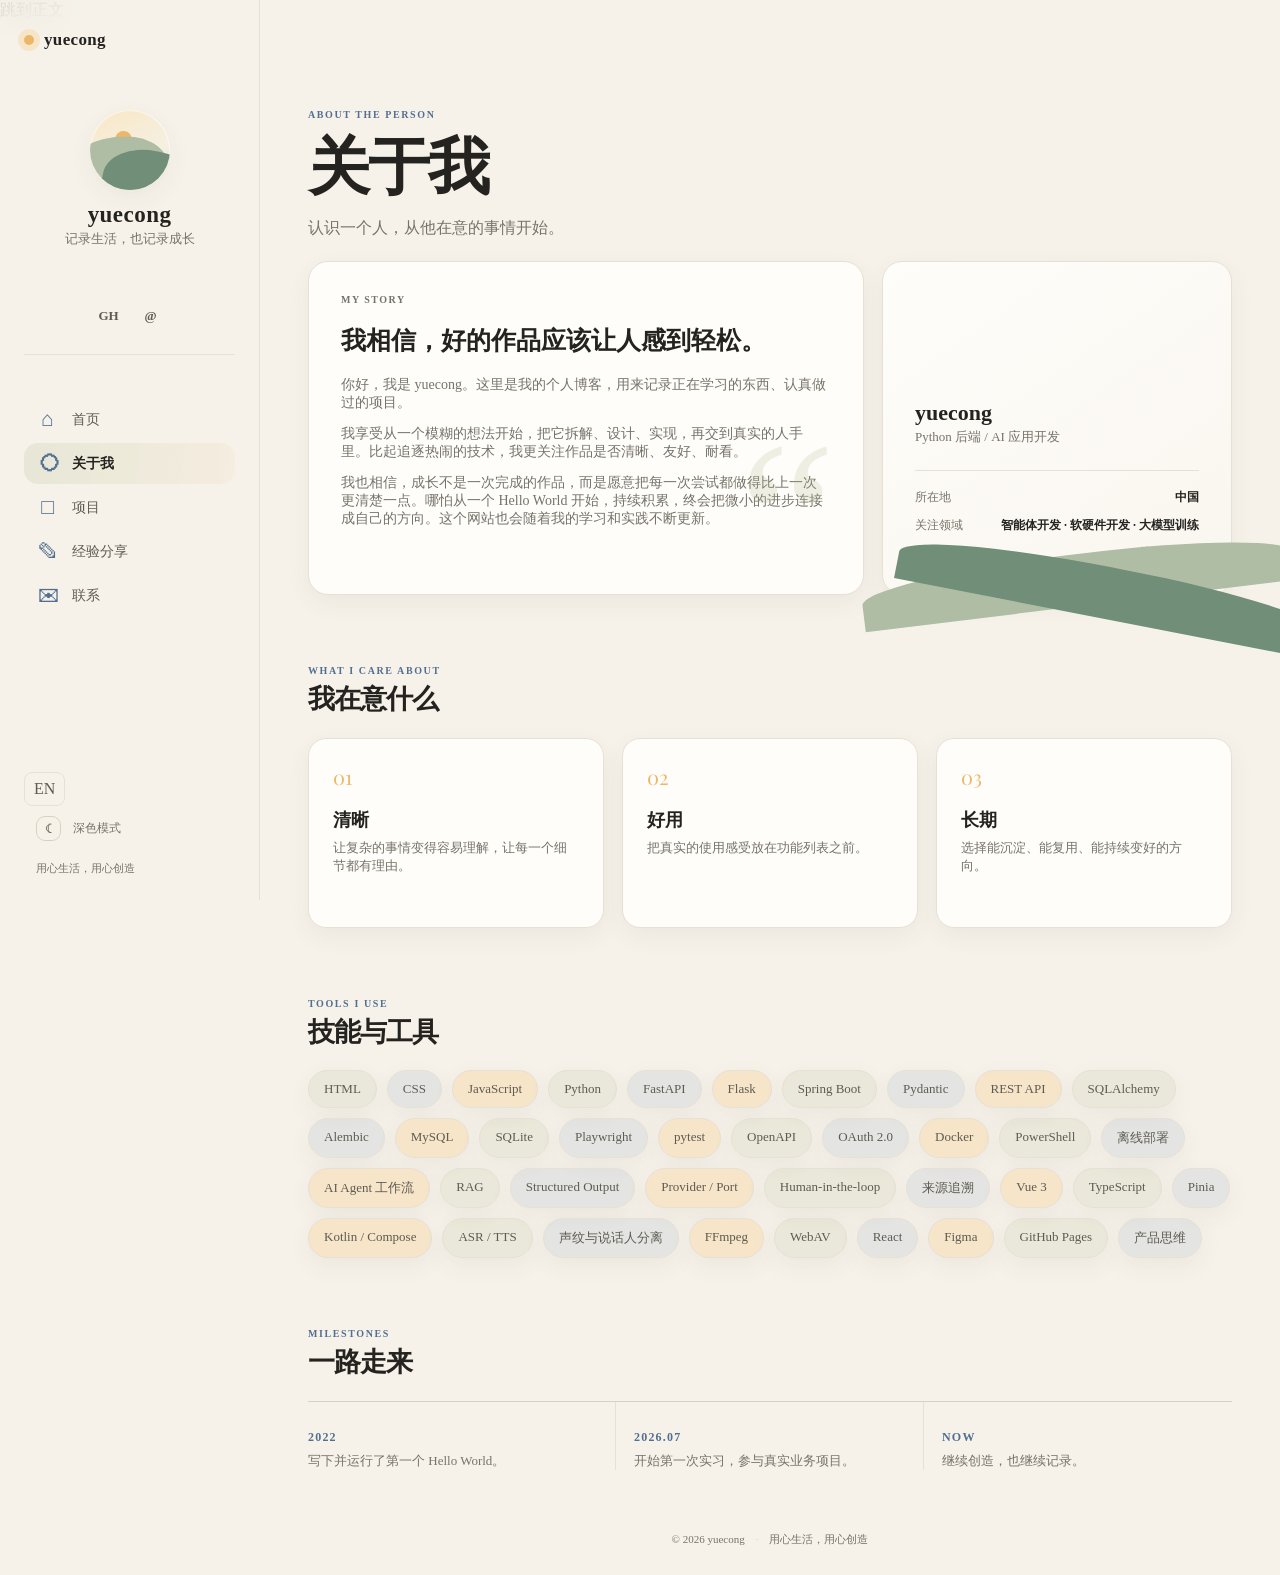
==== commit cc248d2c: "Refresh bilingual portfolio pages" ====
--- a/about.html
+++ b/about.html
@@ -2,26 +2,28 @@
 <html lang="zh-CN">
   <head>
     <meta charset="UTF-8" />
+    <link rel="icon" href="assets/favicon.svg" type="image/svg+xml" />
     <meta name="viewport" content="width=device-width, initial-scale=1.0" />
     <meta name="description" content="关于 yuecong：个人简介、技能与经历" />
     <title>关于我 · yuecong</title>
-    <link rel="stylesheet" href="assets/style.css?v=20260909-3" />
-  <link rel="stylesheet" href="assets/enhancements.css?v=20260909-3">
+    <link rel="stylesheet" href="assets/style.css?v=20261022-6" />
+  <link rel="stylesheet" href="assets/enhancements.css?v=20261022-6">
 </head>
   <body data-page="about">
+<a class="skip-link" href="#mainContent">跳到正文</a>
     <div class="site-shell">
       <aside class="sidebar" id="sidebar">
         <div class="sidebar-inner">
           <a class="brand-mark" href="index.html"><span class="brand-dot"></span><span>yuecong</span></a>
           <section class="profile-mini"><div class="avatar avatar-landscape" aria-hidden="true"><span class="sun"></span><span class="mountain mountain-back"></span><span class="mountain mountain-front"></span></div><h1>yuecong</h1><p>记录生活，也记录成长</p></section>
-          <div class="social-row" aria-label="社交链接"><a href="https://github.com/huangyuecong" target="_blank" rel="noreferrer" aria-label="GitHub">GH</a><a href="#" aria-label="微博">◎</a><a href="mailto:435783336@qq.com" aria-label="邮箱">@</a><a href="#" aria-label="LinkedIn">in</a></div>
+          <div class="social-row" aria-label="社交链接"><a href="https://github.com/huangyuecong" target="_blank" rel="noreferrer" aria-label="GitHub">GH</a><a href="mailto:435783336@qq.com" aria-label="邮箱">@</a></div>
           <nav class="main-nav" aria-label="主导航"><a href="index.html" data-nav="home"><span class="nav-icon">⌂</span><span>首页</span></a><a href="about.html" data-nav="about"><span class="nav-icon">◯</span><span>关于我</span></a><a href="projects.html" data-nav="projects"><span class="nav-icon">□</span><span>项目</span></a><a href="notes.html" data-nav="notes"><span class="nav-icon">✎</span><span>经验分享</span></a><a href="contact.html" data-nav="contact"><span class="nav-icon">✉</span><span>联系</span></a></nav>
-          <div class="sidebar-bottom"><button class="lang-toggle" type="button" data-lang-toggle aria-label="切换英文">EN</button><button class="theme-toggle" type="button" data-theme-toggle aria-label="切换深色模式"><span class="theme-icon">☾</span><span class="theme-label">深色模式</span></button><p class="sidebar-note">用心生活，用心创造</p></div>
+          <div class="sidebar-bottom"><div class="sidebar-tools"><button class="lang-toggle site-control" type="button" data-lang-toggle aria-label="切换英文">EN</button><button class="theme-toggle site-control" type="button" data-theme-toggle aria-label="切换深色模式"><span class="theme-icon">☾</span><span class="theme-label">深色模式</span></button></div><p class="sidebar-note">用心生活，用心创造</p></div>
         </div>
       </aside>
       <div class="sidebar-backdrop" data-menu-close></div>
-      <main class="main-content">
-        <header class="mobile-header"><button class="icon-button" type="button" data-menu-open aria-label="打开菜单">☰</button><a class="mobile-brand" href="index.html">yuecong</a><button class="icon-button" type="button" data-theme-toggle aria-label="切换深色模式">☾</button></header>
+      <main class="main-content" id="mainContent">
+        <header class="mobile-header"><button class="icon-button site-control" type="button" data-menu-open aria-label="打开菜单">☰</button><a class="mobile-brand" href="index.html">yuecong</a><button type="button" class="lang-toggle site-control" data-lang-toggle aria-label="切换英文">EN</button><button class="icon-button site-control" type="button" data-theme-toggle aria-label="切换深色模式">☾</button></header>
         <div class="page-wrap">
           <section class="page-intro reveal"><p class="eyebrow">ABOUT THE PERSON</p><h2>关于我</h2><p>认识一个人，从他在意的事情开始。</p></section>
           <section class="about-layout reveal">
@@ -35,6 +37,26 @@
         <footer class="site-footer"><span>© <span data-year></span> yuecong</span><span class="footer-separator">·</span><span>用心生活，用心创造</span></footer><button class="back-to-top" type="button" data-back-to-top aria-label="返回顶部">↑</button>
       </main>
     </div>
-    <script src="assets/notes-data.js?v=20260909-3" defer></script><script src="assets/music.js?v=20260909-3" defer></script><script src="assets/script.js?v=20260909-3" defer></script>
-  <script src="assets/interactions.js?v=20260909-3" defer></script></body>
+
+  <script src="assets/projects-data.js?v=20261022-6" defer></script>
+<script src="assets/project-details.js?v=20261022-6" defer></script>
+<script src="assets/technical-data.js?v=20261022-6" defer></script>
+<script src="assets/notes-data.js?v=20261022-6" defer></script>
+<script src="assets/content.en.js?v=20261022-6" defer></script>
+<script src="assets/project-details.en.js?v=20261022-6" defer></script>
+<script src="assets/crm-data.js?v=20261022-6" defer></script>
+<script src="assets/crm-data.en.js?v=20261022-6" defer></script>
+<script src="assets/engineering-data.js?v=20261022-6" defer></script>
+<script src="assets/engineering-diagrams.js?v=20261022-6" defer></script>
+<script src="assets/architecture-diagrams.js?v=20261022-6" defer></script>
+<script src="assets/core.js?v=20261022-6" defer></script>
+<script src="assets/i18n.js?v=20261022-6" defer></script>
+<script src="assets/story.js?v=20261022-6" defer></script>
+<script src="assets/notes.js?v=20261022-6" defer></script>
+<script src="assets/script.js?v=20261022-6" defer></script>
+<script src="assets/interactions.js?v=20261022-6" defer></script>
+<script src="assets/player.js?v=20261022-6" defer></script>
+<script src="assets/navigation.js?v=20261022-6" defer></script>
+<script src="assets/app.js?v=20261022-6" defer></script>
+</body>
 </html>
